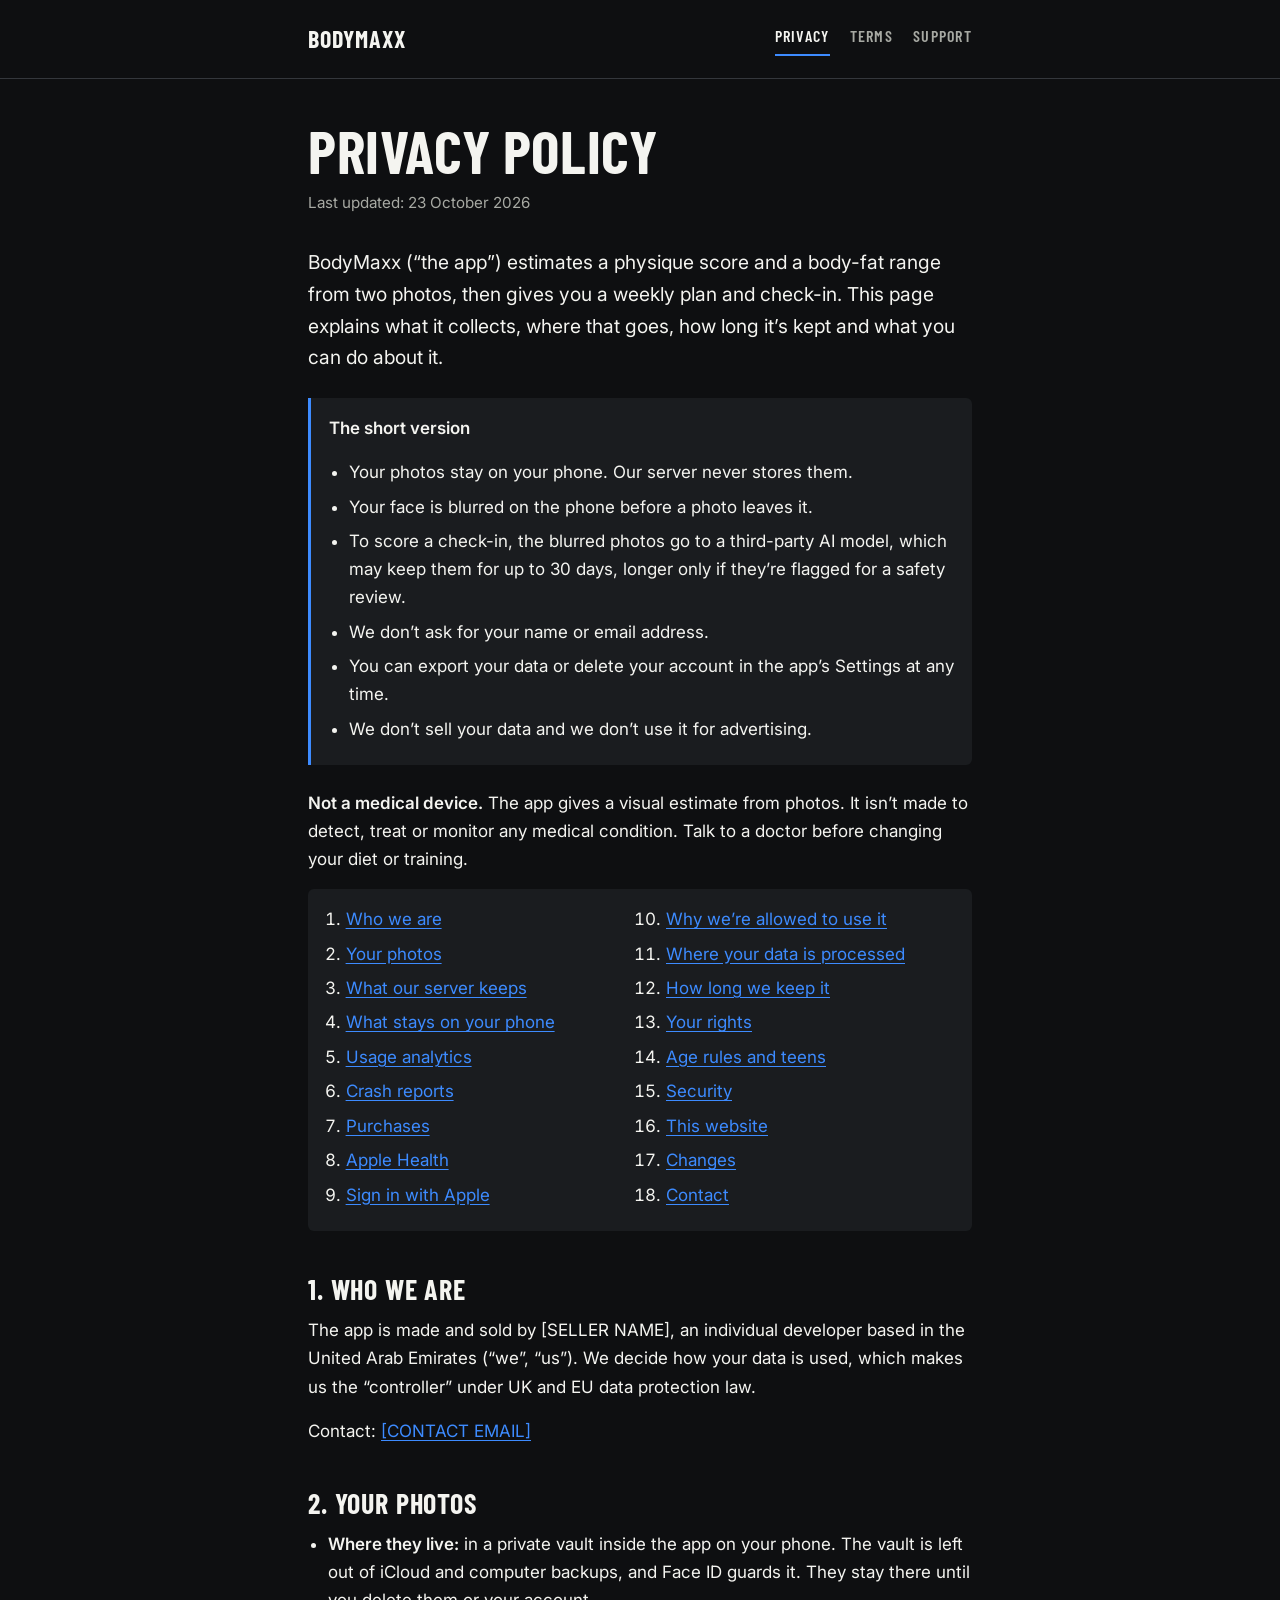
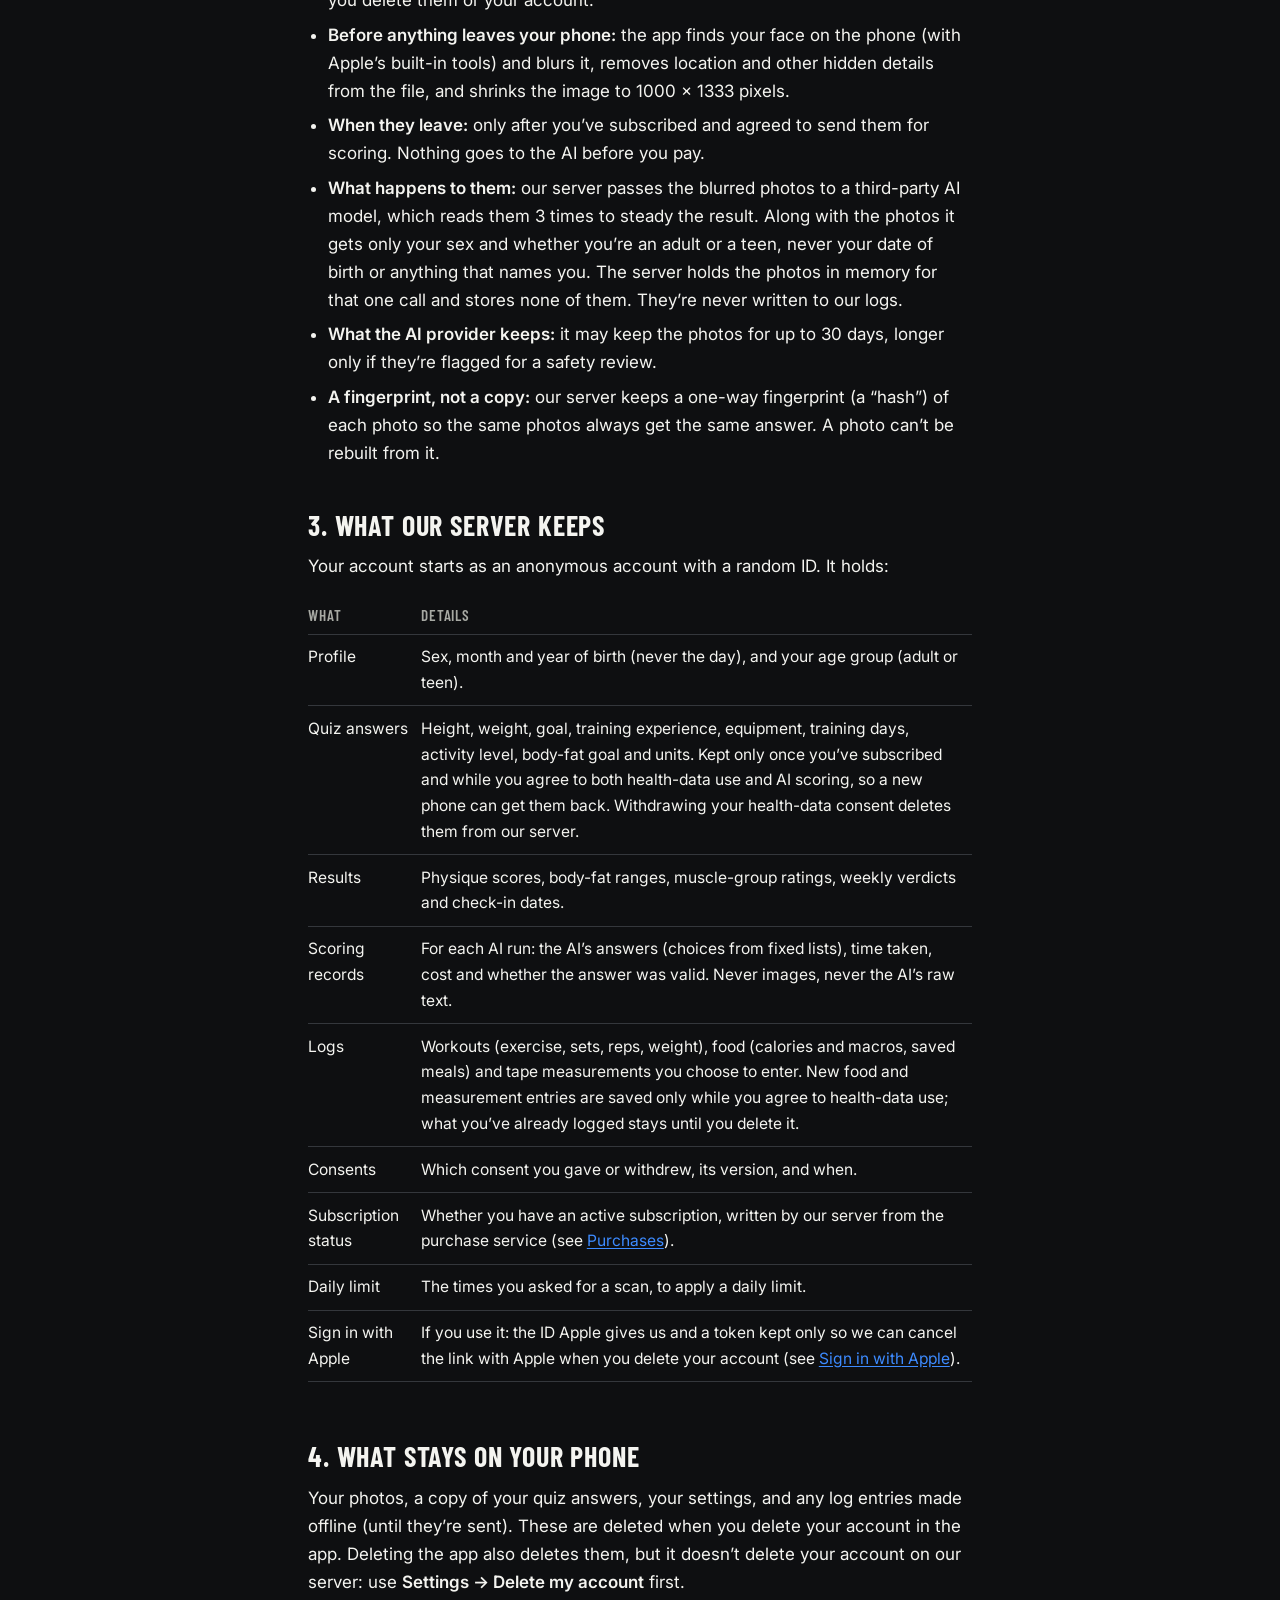
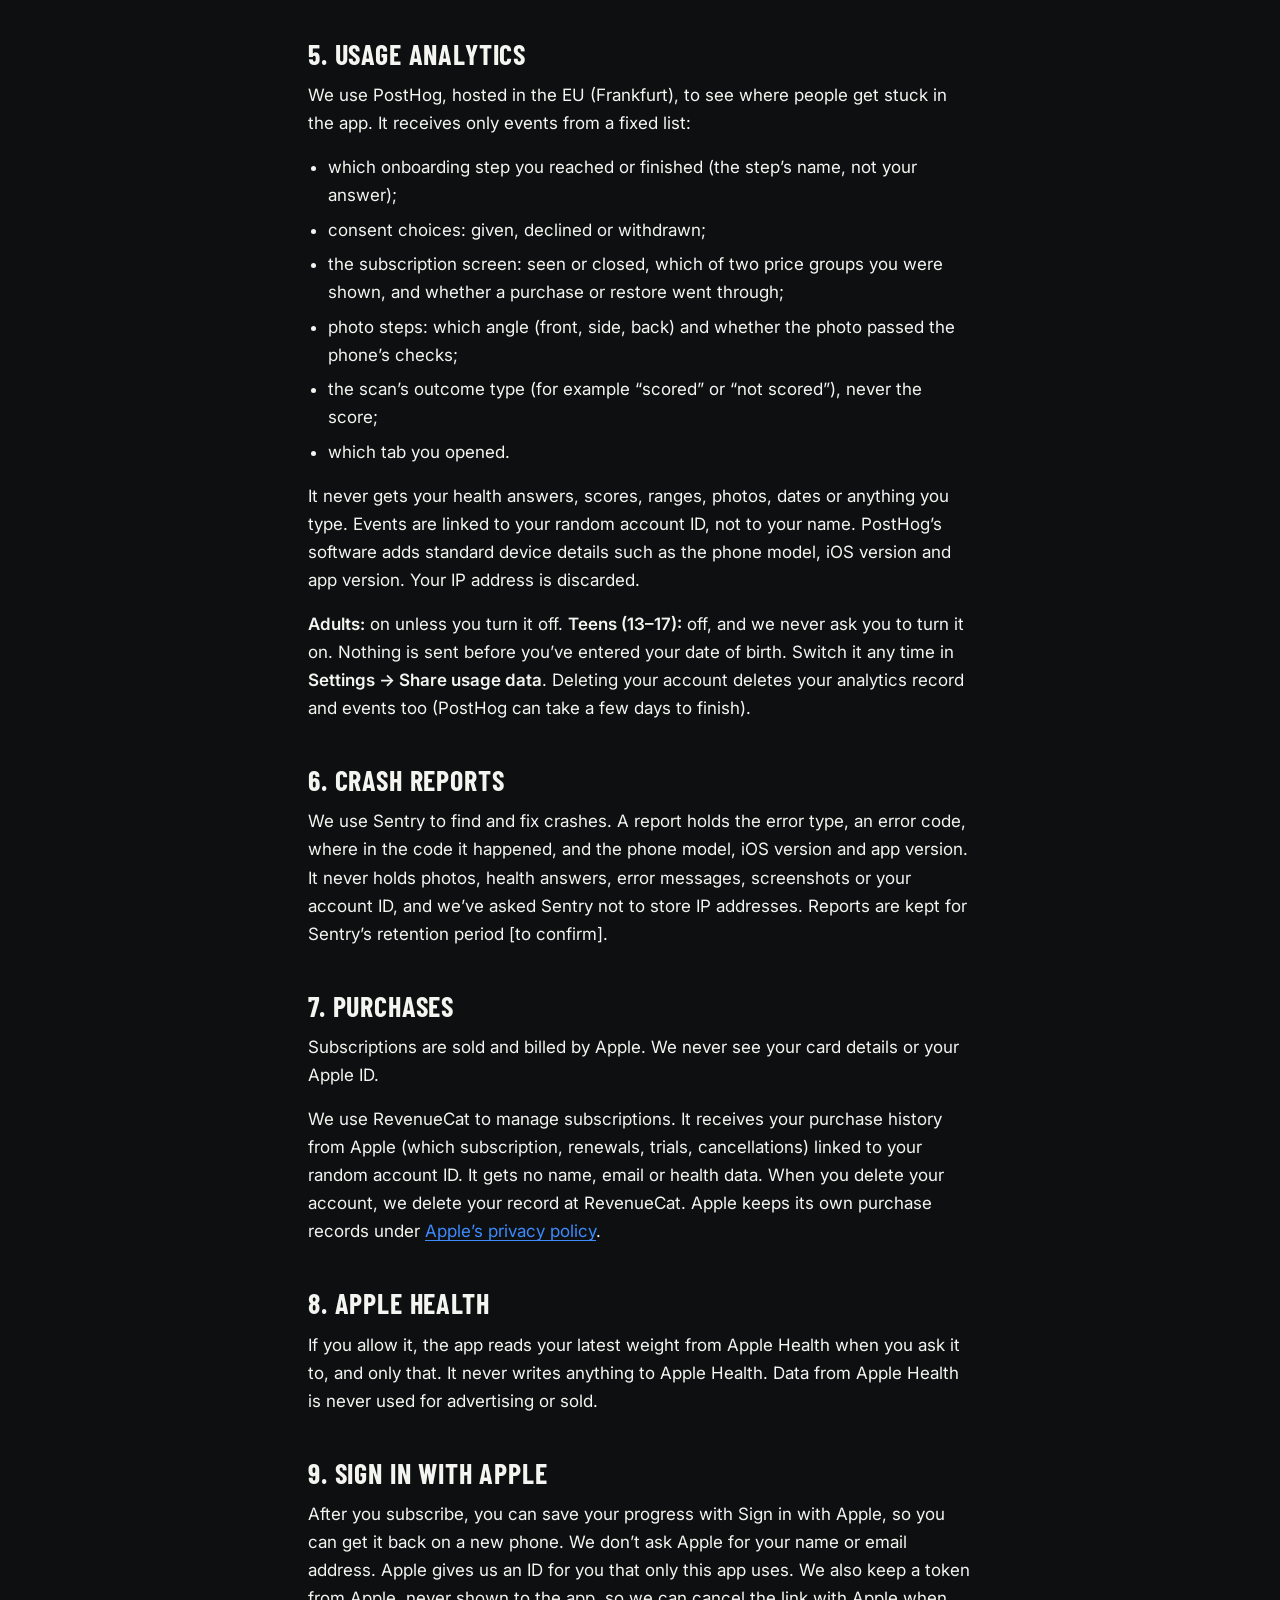
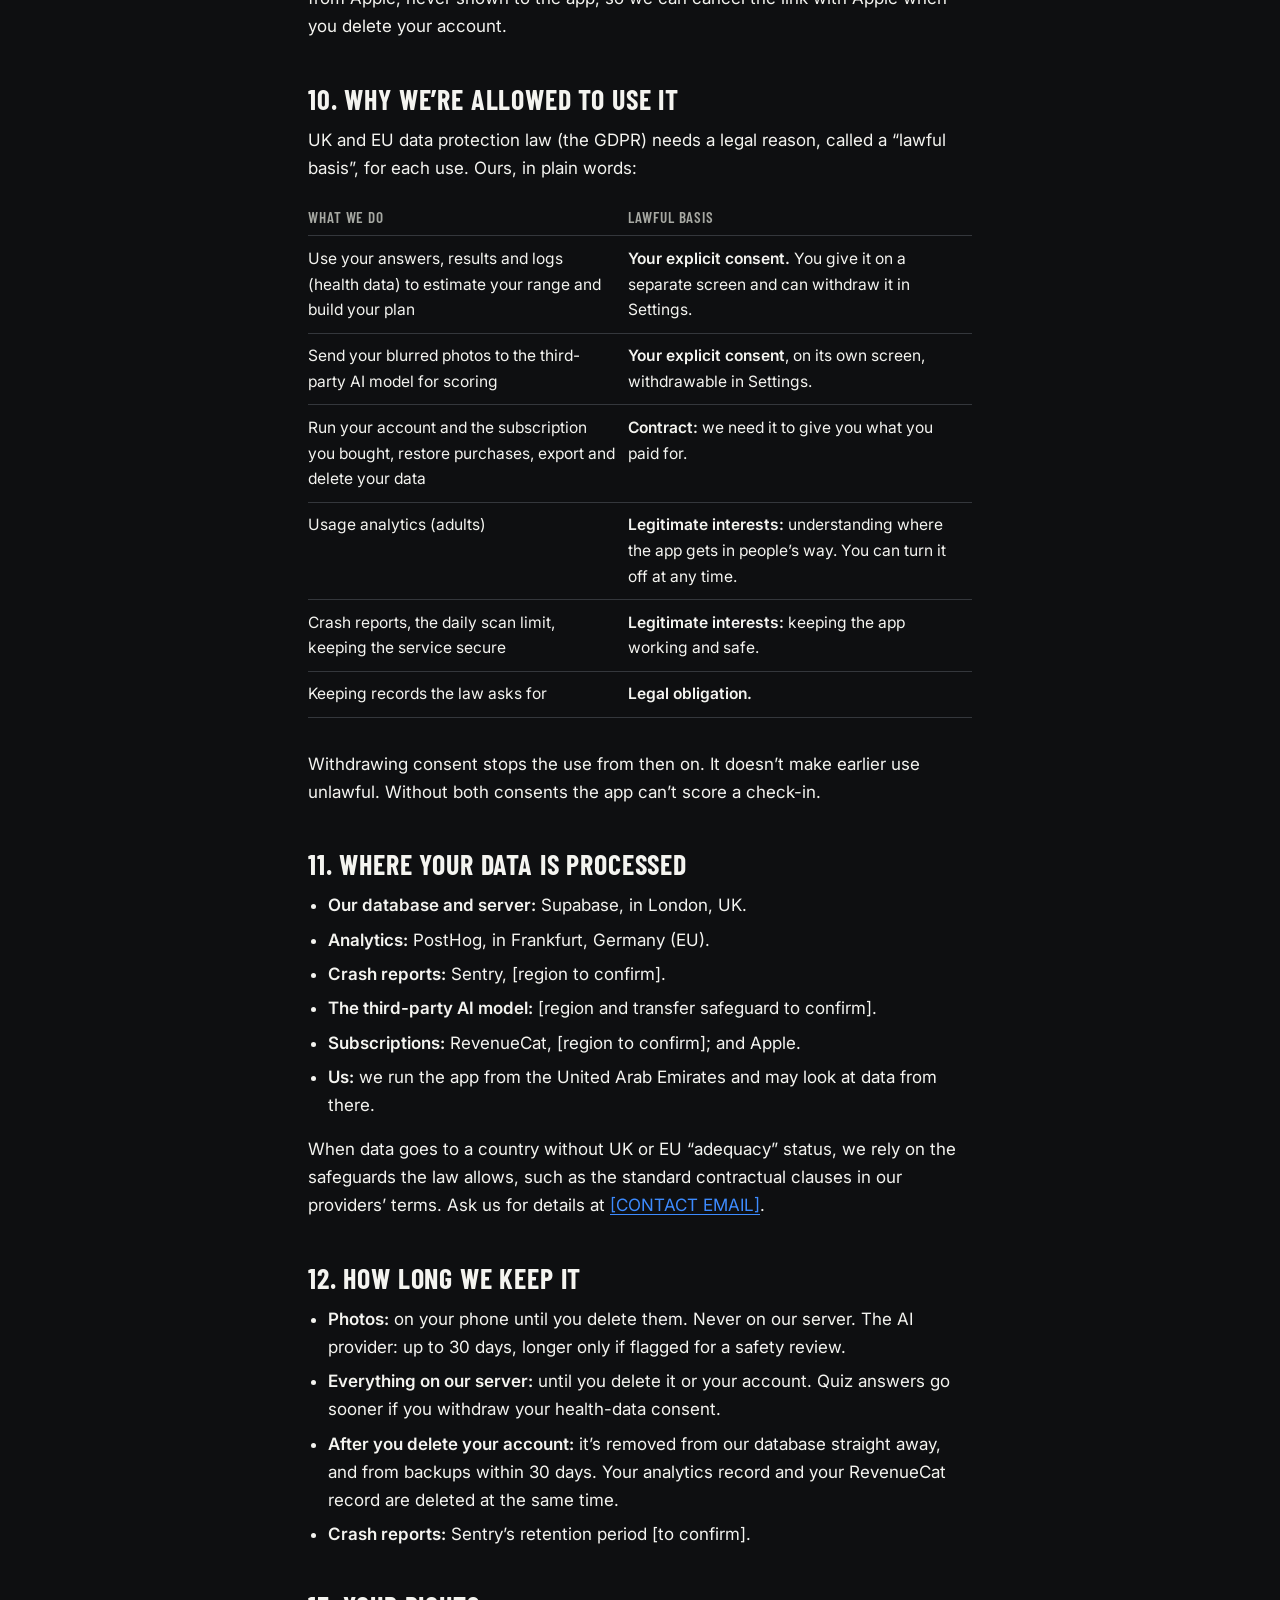
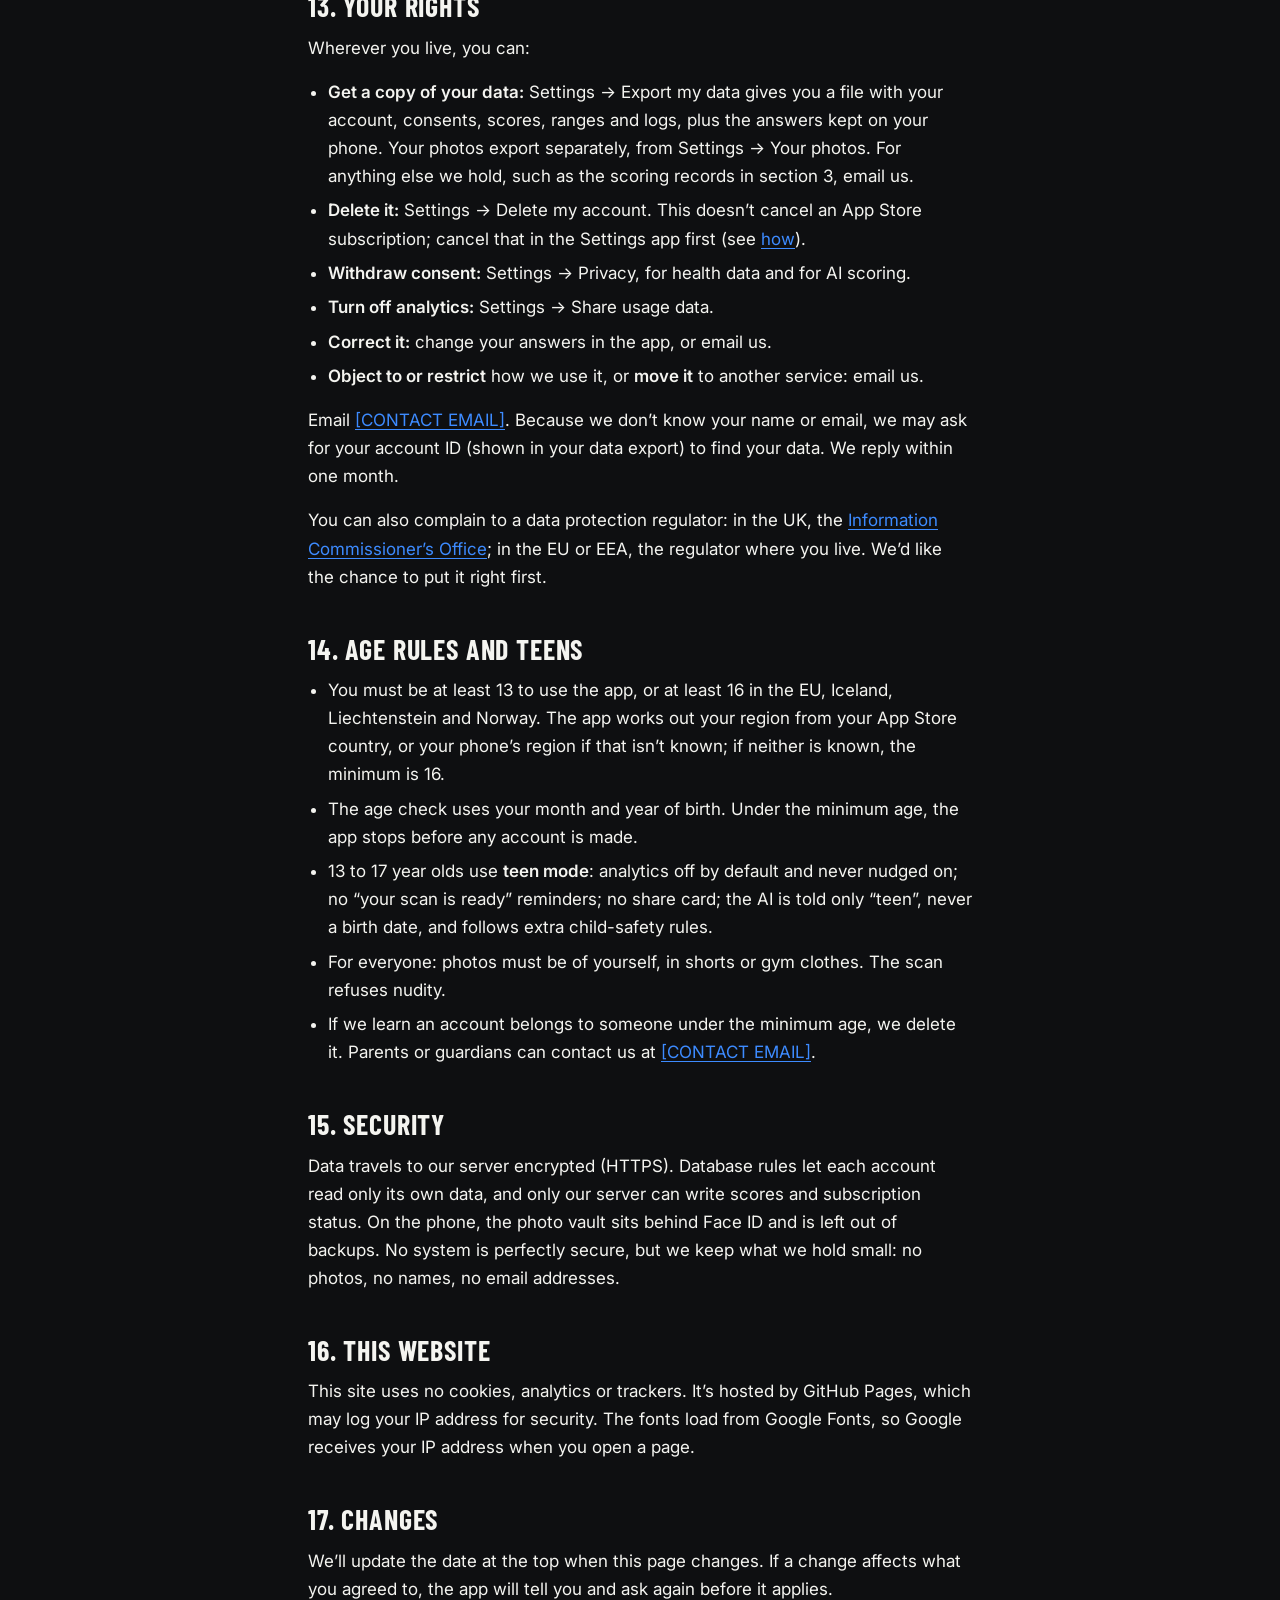
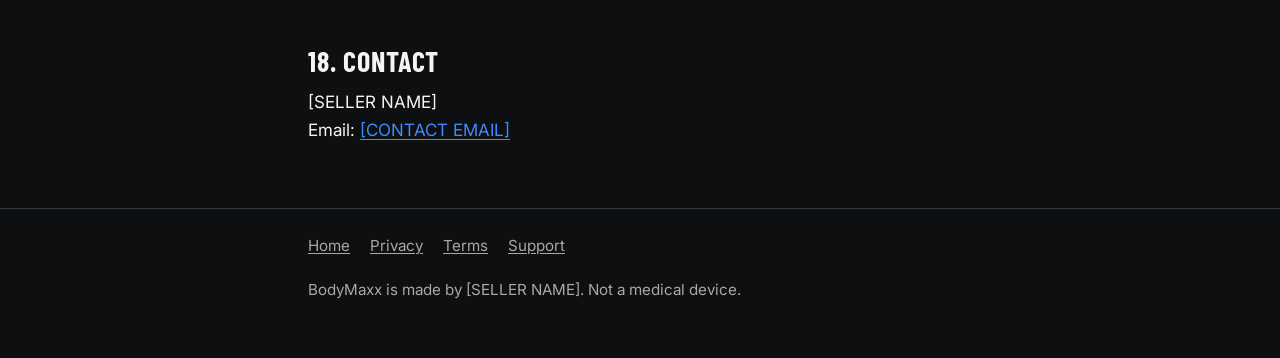
==== privacy.html @ ebeafdf0 "Legal and support site: privacy policy, terms of use, support, home Co-Authored-By: Claude Opus 5.5 " ====
<!doctype html>
<html lang="en-GB">
<head>
<meta charset="utf-8">
<meta name="viewport" content="width=device-width, initial-scale=1">
<title>Privacy policy</title>
<meta name="description" content="What the app collects, where it goes, how long it's kept, and your rights.">
<link rel="preconnect" href="https://fonts.googleapis.com">
<link rel="preconnect" href="https://fonts.gstatic.com" crossorigin>
<link rel="stylesheet" href="https://fonts.googleapis.com/css2?family=Barlow+Condensed:wght@600;700&family=Inter:wght@400;600&display=swap">
<link rel="stylesheet" href="style.css">
</head>
<!--
  Numbers on this page come from the app's parameter file. Each is followed by a comment naming
  the parameter it came from. If the parameter changes, change the number here too.
-->
<body>
<header class="site"><div class="wrap">
  <a class="brand app" href="./"></a>
  <nav class="site" aria-label="Pages"><ul>
    <li><a href="privacy.html" aria-current="page">Privacy</a></li>
    <li><a href="terms.html">Terms</a></li>
    <li><a href="support.html">Support</a></li>
  </ul></nav>
</div></header>

<main><div class="wrap">
<h1>Privacy policy</h1>
<p class="updated">Last updated: 23 October 2026</p>

<p class="lede"><span class="app"></span> (“the app”) estimates a physique score and a body-fat range from two photos, then gives you a weekly plan and check-in. This page explains what it collects, where that goes, how long it’s kept and what you can do about it.</p>

<div class="note">
<p><strong>The short version</strong></p>
<ul>
  <li>Your photos stay on your phone. Our server never stores them.</li>
  <li>Your face is blurred on the phone before a photo leaves it.</li>
  <li>To score a check-in, the blurred photos go to a third-party AI model, which may keep them for up to 30<!-- AI_RETENTION_MAX_DAYS --> days, longer only if they’re flagged for a safety review.</li>
  <li>We don’t ask for your name or email address.</li>
  <li>You can export your data or delete your account in the app’s Settings at any time.</li>
  <li>We don’t sell your data and we don’t use it for advertising.</li>
</ul>
</div>

<p><strong>Not a medical device.</strong> The app gives a visual estimate from photos. It isn’t made to detect, treat or monitor any medical condition. Talk to a doctor before changing your diet or training.</p>

<nav class="toc" aria-label="On this page"><ol>
  <li><a href="#who">Who we are</a></li>
  <li><a href="#photos">Your photos</a></li>
  <li><a href="#server">What our server keeps</a></li>
  <li><a href="#phone">What stays on your phone</a></li>
  <li><a href="#analytics">Usage analytics</a></li>
  <li><a href="#crashes">Crash reports</a></li>
  <li><a href="#purchases">Purchases</a></li>
  <li><a href="#health">Apple Health</a></li>
  <li><a href="#apple">Sign in with Apple</a></li>
  <li><a href="#bases">Why we’re allowed to use it</a></li>
  <li><a href="#where">Where your data is processed</a></li>
  <li><a href="#retention">How long we keep it</a></li>
  <li><a href="#rights">Your rights</a></li>
  <li><a href="#age">Age rules and teens</a></li>
  <li><a href="#security">Security</a></li>
  <li><a href="#website">This website</a></li>
  <li><a href="#changes">Changes</a></li>
  <li><a href="#contact">Contact</a></li>
</ol></nav>

<h2 id="who">1. Who we are</h2>
<p>The app is made and sold by [SELLER NAME], an individual developer based in the United Arab Emirates (“we”, “us”). We decide how your data is used, which makes us the “controller” under UK and EU data protection law.</p>
<p>Contact: <a href="mailto:[CONTACT EMAIL]">[CONTACT EMAIL]</a></p>

<h2 id="photos">2. Your photos</h2>
<ul>
  <li><strong>Where they live:</strong> in a private vault inside the app on your phone. The vault is left out of iCloud and computer backups<!-- VAULT_CLOUD_BACKUP = false -->, and Face ID guards it. They stay there until you delete them or your account.</li>
  <li><strong>Before anything leaves your phone:</strong> the app finds your face on the phone (with Apple’s built-in tools) and blurs it, removes location and other hidden details from the file, and shrinks the image to 1000 × 1333 pixels<!-- UPLOAD_PX -->.</li>
  <li><strong>When they leave:</strong> only after you’ve subscribed and agreed to send them for scoring. Nothing goes to the AI before you pay.</li>
  <li><strong>What happens to them:</strong> our server passes the blurred photos to a third-party AI model, which reads them 3<!-- RUNS_PER_CHECKIN --> times to steady the result. Along with the photos it gets only your sex and whether you’re an adult or a teen, never your date of birth or anything that names you. The server holds the photos in memory for that one call and stores none of them<!-- SERVER_PHOTO_RETENTION_H = 0 -->. They’re never written to our logs.</li>
  <li><strong>What the AI provider keeps:</strong> it may keep the photos for up to 30<!-- AI_RETENTION_MAX_DAYS --> days, longer only if they’re flagged for a safety review.</li>
  <li><strong>A fingerprint, not a copy:</strong> our server keeps a one-way fingerprint (a “hash”) of each photo so the same photos always get the same answer. A photo can’t be rebuilt from it.</li>
</ul>

<h2 id="server">3. What our server keeps</h2>
<p>Your account starts as an anonymous account with a random ID. It holds:</p>
<div class="table-scroll"><table>
  <thead><tr><th scope="col">What</th><th scope="col">Details</th></tr></thead>
  <tbody>
    <tr><td>Profile</td><td>Sex, month and year of birth (never the day), and your age group (adult or teen).</td></tr>
    <tr><td>Quiz answers</td><td>Height, weight, goal, training experience, equipment, training days, activity level, body-fat goal and units. Kept only once you’ve subscribed and while you agree to both health-data use and AI scoring, so a new phone can get them back. Withdrawing your health-data consent deletes them from our server.</td></tr>
    <tr><td>Results</td><td>Physique scores, body-fat ranges, muscle-group ratings, weekly verdicts and check-in dates.</td></tr>
    <tr><td>Scoring records</td><td>For each AI run: the AI’s answers (choices from fixed lists), time taken, cost and whether the answer was valid. Never images, never the AI’s raw text.</td></tr>
    <tr><td>Logs</td><td>Workouts (exercise, sets, reps, weight), food (calories and macros, saved meals) and tape measurements you choose to enter. New food and measurement entries are saved only while you agree to health-data use; what you’ve already logged stays until you delete it.</td></tr>
    <tr><td>Consents</td><td>Which consent you gave or withdrew, its version, and when.</td></tr>
    <tr><td>Subscription status</td><td>Whether you have an active subscription, written by our server from the purchase service (see <a href="#purchases">Purchases</a>).</td></tr>
    <tr><td>Daily limit</td><td>The times you asked for a scan, to apply a daily limit.</td></tr>
    <tr><td>Sign in with Apple</td><td>If you use it: the ID Apple gives us and a token kept only so we can cancel the link with Apple when you delete your account (see <a href="#apple">Sign in with Apple</a>).</td></tr>
  </tbody>
</table></div>

<h2 id="phone">4. What stays on your phone</h2>
<p>Your photos, a copy of your quiz answers, your settings, and any log entries made offline (until they’re sent). These are deleted when you delete your account in the app. Deleting the app also deletes them, but it doesn’t delete your account on our server: use <strong>Settings → Delete my account</strong> first.</p>

<h2 id="analytics">5. Usage analytics</h2>
<p>We use PostHog, hosted in the EU (Frankfurt), to see where people get stuck in the app. It receives only events from a fixed list:</p>
<ul>
  <li>which onboarding step you reached or finished (the step’s name, not your answer);</li>
  <li>consent choices: given, declined or withdrawn;</li>
  <li>the subscription screen: seen or closed, which of two price groups you were shown, and whether a purchase or restore went through;</li>
  <li>photo steps: which angle (front, side, back) and whether the photo passed the phone’s checks;</li>
  <li>the scan’s outcome type (for example “scored” or “not scored”), never the score;</li>
  <li>which tab you opened.</li>
</ul>
<p>It never gets your health answers, scores, ranges, photos, dates or anything you type. Events are linked to your random account ID, not to your name. PostHog’s software adds standard device details such as the phone model, iOS version and app version. Your IP address is discarded.</p>
<p><strong>Adults:</strong> on unless you turn it off<!-- ANALYTICS_DEFAULT_ON_ADULT = true -->. <strong>Teens (13–17):</strong> off, and we never ask you to turn it on<!-- ANALYTICS_DEFAULT_ON_TEEN = false -->. Nothing is sent before you’ve entered your date of birth. Switch it any time in <strong>Settings → Share usage data</strong>. Deleting your account deletes your analytics record and events too (PostHog can take a few days to finish).</p>

<h2 id="crashes">6. Crash reports</h2>
<p>We use Sentry to find and fix crashes. A report holds the error type, an error code, where in the code it happened, and the phone model, iOS version and app version. It never holds photos, health answers, error messages, screenshots or your account ID, and we’ve asked Sentry not to store IP addresses. Reports are kept for Sentry’s retention period [to confirm].</p>

<h2 id="purchases">7. Purchases</h2>
<p>Subscriptions are sold and billed by Apple. We never see your card details or your Apple ID.</p>
<p>We use RevenueCat to manage subscriptions. It receives your purchase history from Apple (which subscription, renewals, trials, cancellations) linked to your random account ID. It gets no name, email or health data. When you delete your account, we delete your record at RevenueCat. Apple keeps its own purchase records under <a href="https://www.apple.com/legal/privacy/">Apple’s privacy policy</a>.</p>

<h2 id="health">8. Apple Health</h2>
<p>If you allow it, the app reads your latest weight from Apple Health when you ask it to, and only that. It never writes anything to Apple Health. Data from Apple Health is never used for advertising or sold.</p>

<h2 id="apple">9. Sign in with Apple</h2>
<p>After you subscribe, you can save your progress with Sign in with Apple, so you can get it back on a new phone. We don’t ask Apple for your name or email address. Apple gives us an ID for you that only this app uses. We also keep a token from Apple, never shown to the app, so we can cancel the link with Apple when you delete your account.</p>

<h2 id="bases">10. Why we’re allowed to use it</h2>
<p>UK and EU data protection law (the GDPR) needs a legal reason, called a “lawful basis”, for each use. Ours, in plain words:</p>
<div class="table-scroll"><table>
  <thead><tr><th scope="col">What we do</th><th scope="col">Lawful basis</th></tr></thead>
  <tbody>
    <tr><td>Use your answers, results and logs (health data) to estimate your range and build your plan</td><td><strong>Your explicit consent.</strong> You give it on a separate screen and can withdraw it in Settings.</td></tr>
    <tr><td>Send your blurred photos to the third-party AI model for scoring</td><td><strong>Your explicit consent</strong>, on its own screen, withdrawable in Settings.</td></tr>
    <tr><td>Run your account and the subscription you bought, restore purchases, export and delete your data</td><td><strong>Contract:</strong> we need it to give you what you paid for.</td></tr>
    <tr><td>Usage analytics (adults)</td><td><strong>Legitimate interests:</strong> understanding where the app gets in people’s way. You can turn it off at any time.</td></tr>
    <tr><td>Crash reports, the daily scan limit, keeping the service secure</td><td><strong>Legitimate interests:</strong> keeping the app working and safe.</td></tr>
    <tr><td>Keeping records the law asks for</td><td><strong>Legal obligation.</strong></td></tr>
  </tbody>
</table></div>
<p>Withdrawing consent stops the use from then on. It doesn’t make earlier use unlawful. Without both consents the app can’t score a check-in.</p>

<h2 id="where">11. Where your data is processed</h2>
<ul>
  <li><strong>Our database and server:</strong> Supabase, in London, UK.</li>
  <li><strong>Analytics:</strong> PostHog, in Frankfurt, Germany (EU).</li>
  <li><strong>Crash reports:</strong> Sentry, [region to confirm].</li>
  <li><strong>The third-party AI model:</strong> [region and transfer safeguard to confirm].</li>
  <li><strong>Subscriptions:</strong> RevenueCat, [region to confirm]; and Apple.</li>
  <li><strong>Us:</strong> we run the app from the United Arab Emirates and may look at data from there.</li>
</ul>
<p>When data goes to a country without UK or EU “adequacy” status, we rely on the safeguards the law allows, such as the standard contractual clauses in our providers’ terms. Ask us for details at <a href="mailto:[CONTACT EMAIL]">[CONTACT EMAIL]</a>.</p>

<h2 id="retention">12. How long we keep it</h2>
<ul>
  <li><strong>Photos:</strong> on your phone until you delete them. Never on our server. The AI provider: up to 30<!-- AI_RETENTION_MAX_DAYS --> days, longer only if flagged for a safety review.</li>
  <li><strong>Everything on our server:</strong> until you delete it or your account. Quiz answers go sooner if you withdraw your health-data consent.</li>
  <li><strong>After you delete your account:</strong> it’s removed from our database straight away, and from backups within 30<!-- DELETE_SLA_DAYS --> days. Your analytics record and your RevenueCat record are deleted at the same time.</li>
  <li><strong>Crash reports:</strong> Sentry’s retention period [to confirm].</li>
</ul>

<h2 id="rights">13. Your rights</h2>
<p>Wherever you live, you can:</p>
<ul>
  <li><strong>Get a copy of your data:</strong> Settings → Export my data gives you a file with your account, consents, scores, ranges and logs, plus the answers kept on your phone. Your photos export separately, from Settings → Your photos. For anything else we hold, such as the scoring records in section 3, email us.</li>
  <li><strong>Delete it:</strong> Settings → Delete my account. This doesn’t cancel an App Store subscription; cancel that in the Settings app first (see <a href="support.html#cancel">how</a>).</li>
  <li><strong>Withdraw consent:</strong> Settings → Privacy, for health data and for AI scoring.</li>
  <li><strong>Turn off analytics:</strong> Settings → Share usage data.</li>
  <li><strong>Correct it:</strong> change your answers in the app, or email us.</li>
  <li><strong>Object to or restrict</strong> how we use it, or <strong>move it</strong> to another service: email us.</li>
</ul>
<p>Email <a href="mailto:[CONTACT EMAIL]">[CONTACT EMAIL]</a>. Because we don’t know your name or email, we may ask for your account ID (shown in your data export) to find your data. We reply within one month.</p>
<p>You can also complain to a data protection regulator: in the UK, the <a href="https://ico.org.uk/make-a-complaint/">Information Commissioner’s Office</a>; in the EU or EEA, the regulator where you live. We’d like the chance to put it right first.</p>

<h2 id="age">14. Age rules and teens</h2>
<ul>
  <li>You must be at least 13<!-- MIN_AGE --> to use the app, or at least 16<!-- MIN_AGE_STRICT --> in the EU, Iceland, Liechtenstein and Norway<!-- MIN_AGE_STRICT_REGIONS -->. The app works out your region from your App Store country, or your phone’s region if that isn’t known; if neither is known, the minimum is 16.</li>
  <li>The age check uses your month and year of birth. Under the minimum age, the app stops before any account is made.</li>
  <li>13 to 17<!-- MIN_AGE to ADULT_AGE − 1 --> year olds use <strong>teen mode</strong>: analytics off by default and never nudged on; no “your scan is ready” reminders; no share card; the AI is told only “teen”, never a birth date, and follows extra child-safety rules.</li>
  <li>For everyone: photos must be of yourself, in shorts or gym clothes. The scan refuses nudity.</li>
  <li>If we learn an account belongs to someone under the minimum age, we delete it. Parents or guardians can contact us at <a href="mailto:[CONTACT EMAIL]">[CONTACT EMAIL]</a>.</li>
</ul>

<h2 id="security">15. Security</h2>
<p>Data travels to our server encrypted (HTTPS). Database rules let each account read only its own data, and only our server can write scores and subscription status. On the phone, the photo vault sits behind Face ID and is left out of backups. No system is perfectly secure, but we keep what we hold small: no photos, no names, no email addresses.</p>

<h2 id="website">16. This website</h2>
<p>This site uses no cookies, analytics or trackers. It’s hosted by GitHub Pages, which may log your IP address for security. The fonts load from Google Fonts, so Google receives your IP address when you open a page.</p>

<h2 id="changes">17. Changes</h2>
<p>We’ll update the date at the top when this page changes. If a change affects what you agreed to, the app will tell you and ask again before it applies.</p>

<h2 id="contact">18. Contact</h2>
<p>[SELLER NAME]<br>Email: <a href="mailto:[CONTACT EMAIL]">[CONTACT EMAIL]</a></p>
</div></main>

<footer class="site"><div class="wrap">
  <ul>
    <li><a href="./">Home</a></li>
    <li><a href="privacy.html">Privacy</a></li>
    <li><a href="terms.html">Terms</a></li>
    <li><a href="support.html">Support</a></li>
  </ul>
  <p><span class="app"></span> is made by [SELLER NAME]. Not a medical device.</p>
</div></footer>
</body>
</html>
---- style.css ----
/* The app's name lives here and nowhere else. Change the quoted text to rename every page. */
:root { --app-name: "BodyMaxx"; }

/* Look: the app's "Coach" direction. Near-black, chalk, one accent; Barlow Condensed headings,
   Inter text. Every text colour below is WCAG AA on the background and the surface. */
:root {
  --bg: #0E0F11;
  --surface: #1A1C1F;
  --border: #34373C;
  --text: #F4F4F0;
  --text-2: #A7A9A3;
  --accent: #3D8BFF;
  --on-accent: #0E0F11;
  --heading: "Barlow Condensed", "Arial Narrow", system-ui, sans-serif;
  --body: "Inter", system-ui, -apple-system, "Segoe UI", sans-serif;
  color-scheme: dark;
}

.app::before { content: var(--app-name); }

*, *::before, *::after { box-sizing: border-box; }

html { -webkit-text-size-adjust: 100%; text-size-adjust: 100%; }

body {
  margin: 0;
  background: var(--bg);
  color: var(--text);
  font: 400 1.0625rem/1.65 var(--body);
}

.wrap { max-width: 44rem; margin: 0 auto; padding: 0 1.25rem; }

header.site { border-bottom: 1px solid var(--border); }
header.site .wrap {
  display: flex; flex-wrap: wrap; align-items: center; justify-content: space-between;
  gap: .5rem 1.25rem; padding-top: 1rem; padding-bottom: 1rem;
}
.brand {
  font: 700 1.5rem/1 var(--heading); text-transform: uppercase; letter-spacing: .04em;
  color: var(--text); text-decoration: none;
}
nav.site ul { display: flex; flex-wrap: wrap; gap: .25rem 1.25rem; list-style: none; margin: 0; padding: 0; }
nav.site a {
  font: 600 1rem/1 var(--heading); text-transform: uppercase; letter-spacing: .08em;
  color: var(--text-2); text-decoration: none; display: inline-block; padding: .75rem 0;
}
nav.site a:hover, nav.site a[aria-current="page"] { color: var(--text); }
nav.site a[aria-current="page"] { box-shadow: inset 0 -2px 0 var(--accent); }

main { padding: 2.5rem 0 3rem; }

h1, h2, h3 { font-family: var(--heading); text-transform: uppercase; line-height: 1.05; }
h1 { font-size: clamp(2.5rem, 9vw, 3.75rem); font-weight: 700; letter-spacing: .01em; margin: 0 0 .5rem; }
h2 { font-size: 1.75rem; font-weight: 700; letter-spacing: .03em; margin: 2.75rem 0 .75rem; scroll-margin-top: 1rem; }
h3 { font-size: 1.3rem; font-weight: 600; letter-spacing: .04em; margin: 1.75rem 0 .5rem; }

p, ul, ol, table { margin: 0 0 1rem; }
ul, ol { padding-left: 1.25rem; }
li { margin-bottom: .4rem; }
strong { font-weight: 600; }

a { color: var(--accent); text-underline-offset: .15em; }
a:hover { text-decoration-thickness: 2px; }
a:focus-visible { outline: 2px solid var(--accent); outline-offset: 2px; border-radius: 2px; }

.updated { color: var(--text-2); font-size: .95rem; margin-bottom: 2rem; }
.lede { font-size: 1.2rem; color: var(--text); }
.muted { color: var(--text-2); }

.note {
  background: var(--surface); border-left: 3px solid var(--accent);
  padding: 1rem 1.1rem; margin: 1.5rem 0; border-radius: 0 6px 6px 0;
}
.note p:last-child, .note ul:last-child { margin-bottom: 0; }

.toc { background: var(--surface); padding: 1rem 1.1rem; border-radius: 6px; margin-bottom: 2rem; }
.toc ol { margin: 0; columns: 2 14rem; column-gap: 2rem; }
.toc li { break-inside: avoid; }

.table-scroll { overflow-x: auto; margin: 0 0 1rem; }
table { border-collapse: collapse; width: 100%; font-size: .975rem; }
th, td { text-align: left; vertical-align: top; padding: .6rem .75rem .6rem 0; border-bottom: 1px solid var(--border); }
th {
  font: 600 .95rem/1.2 var(--heading); text-transform: uppercase; letter-spacing: .06em; color: var(--text-2);
}

.cards { display: grid; gap: .75rem; padding: 0; list-style: none; margin: 1.5rem 0 2rem; }
@media (min-width: 40rem) { .cards { grid-template-columns: repeat(3, 1fr); } }
.cards a {
  display: block; background: var(--surface); border: 1px solid var(--border); border-radius: 6px;
  padding: 1.1rem; color: var(--text); text-decoration: none; height: 100%;
}
.cards a:hover { border-color: var(--accent); }
.cards strong {
  display: block; font: 700 1.4rem/1.1 var(--heading); text-transform: uppercase; letter-spacing: .04em;
  color: var(--accent); margin-bottom: .35rem;
}
.cards span { color: var(--text-2); font-size: .95rem; }

details { border-bottom: 1px solid var(--border); padding: .25rem 0; }
summary {
  cursor: pointer; padding: .75rem 0; font-weight: 600; list-style-position: outside; margin-left: 1rem;
}
summary:focus-visible { outline: 2px solid var(--accent); outline-offset: 2px; }
details > :not(summary) { margin-left: 1rem; }

footer.site { border-top: 1px solid var(--border); padding: 1.5rem 0 2.5rem; color: var(--text-2); font-size: .95rem; }
footer.site ul { display: flex; flex-wrap: wrap; gap: .25rem 1.25rem; list-style: none; padding: 0; margin: 0 0 .75rem; }
footer.site a { color: var(--text-2); }
footer.site a:hover { color: var(--text); }

@media (prefers-reduced-motion: reduce) { * { scroll-behavior: auto; } }
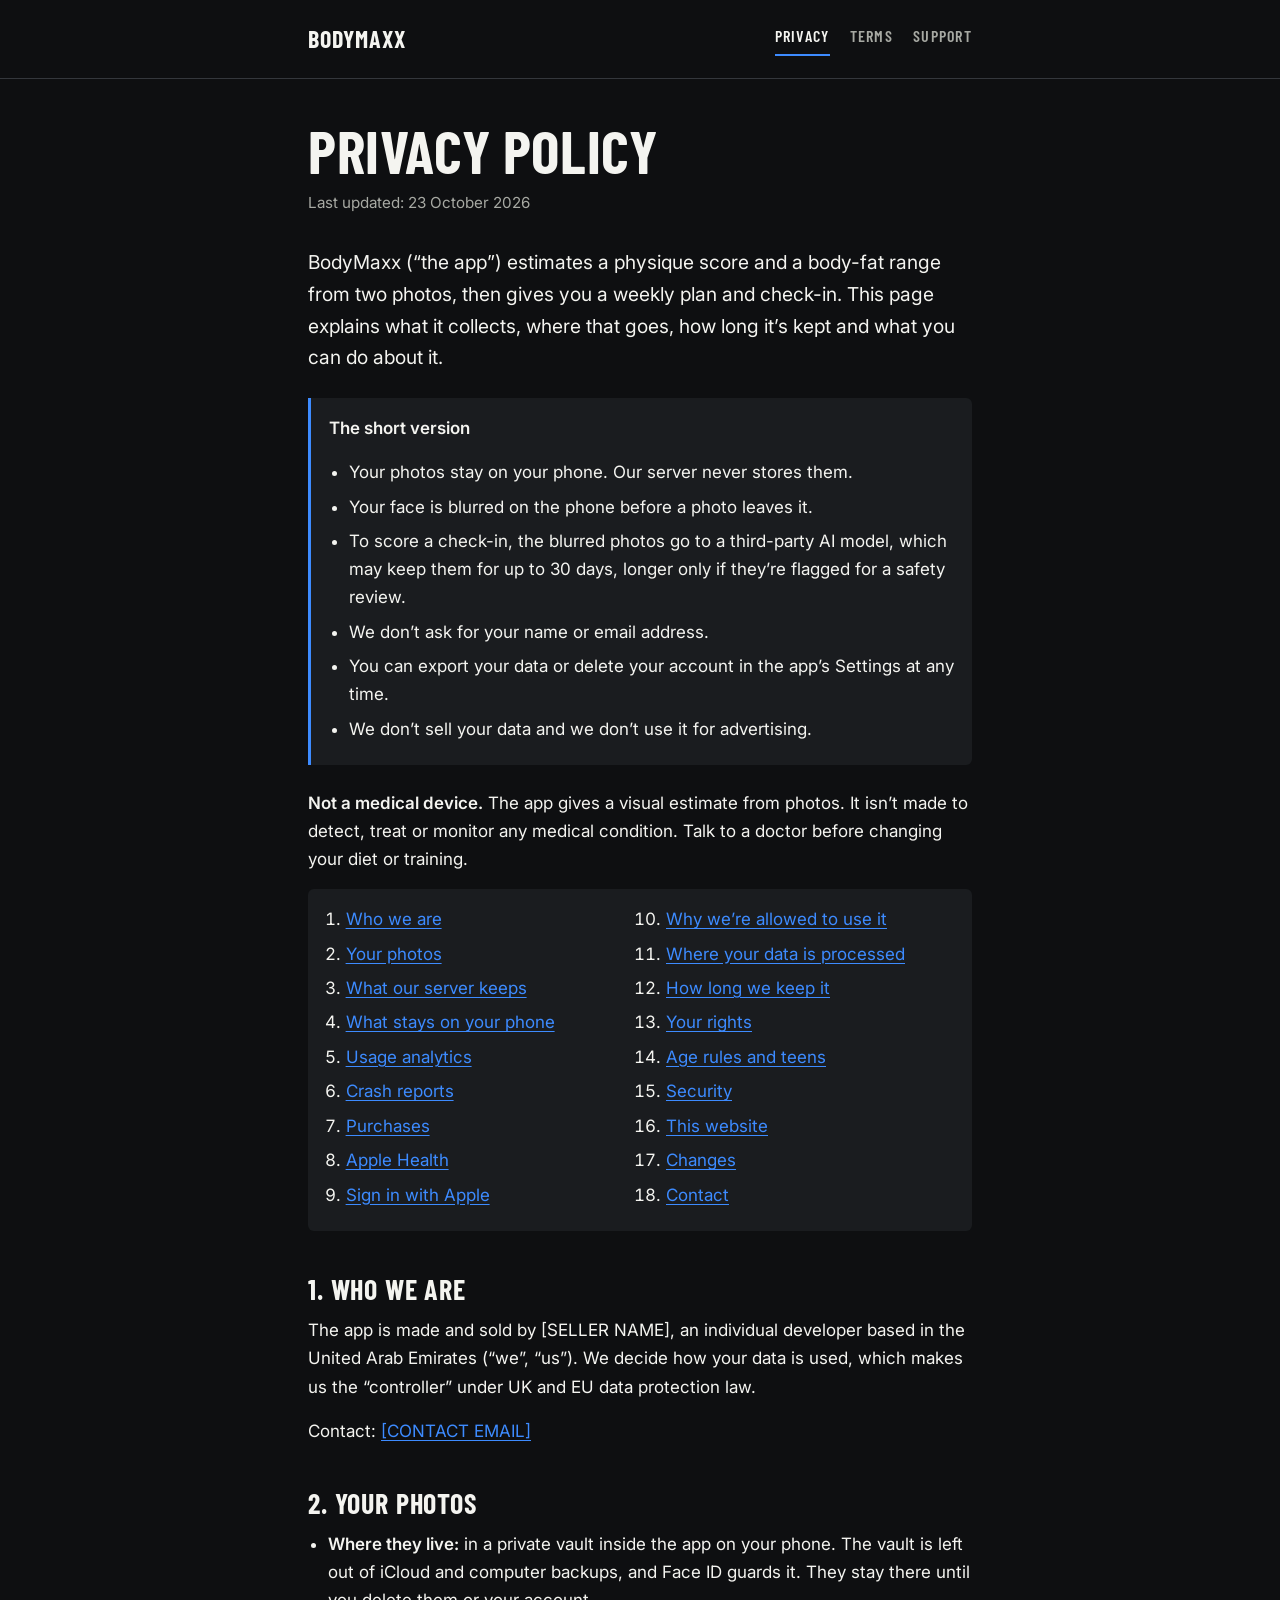
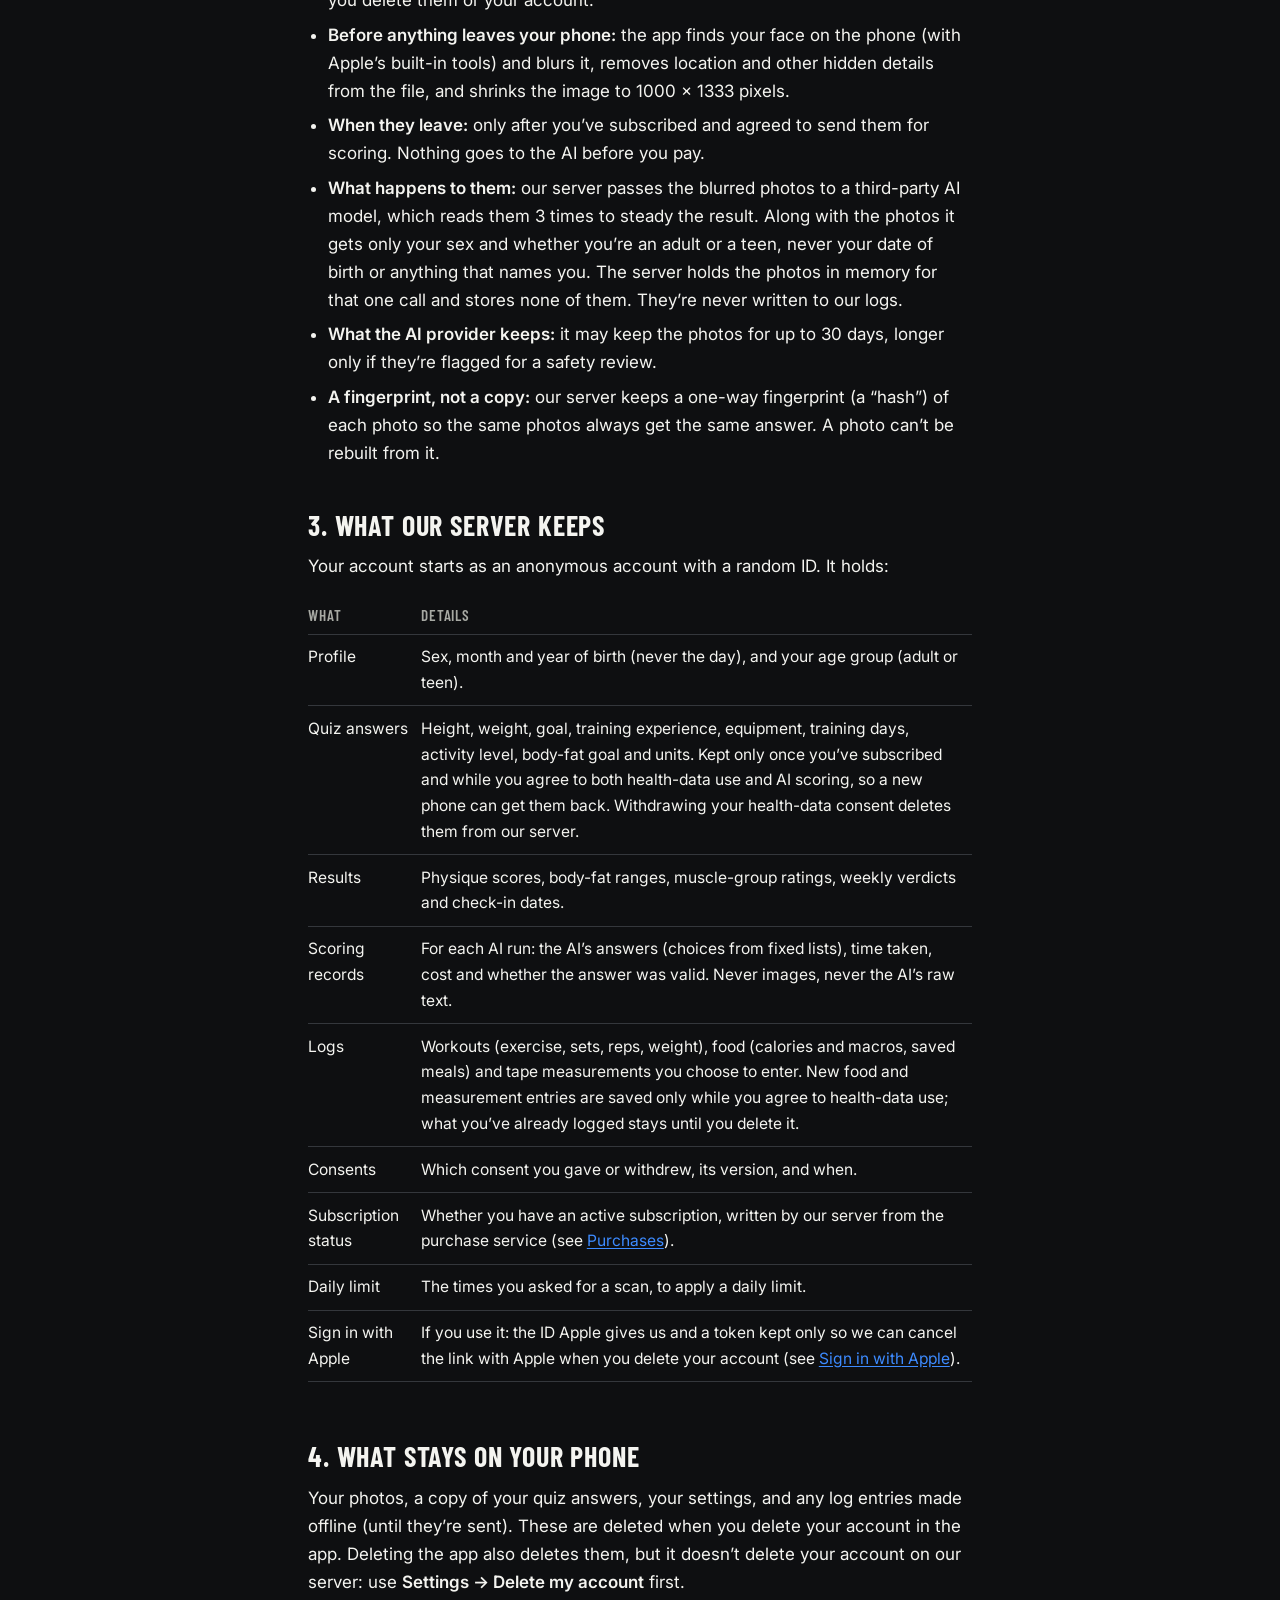
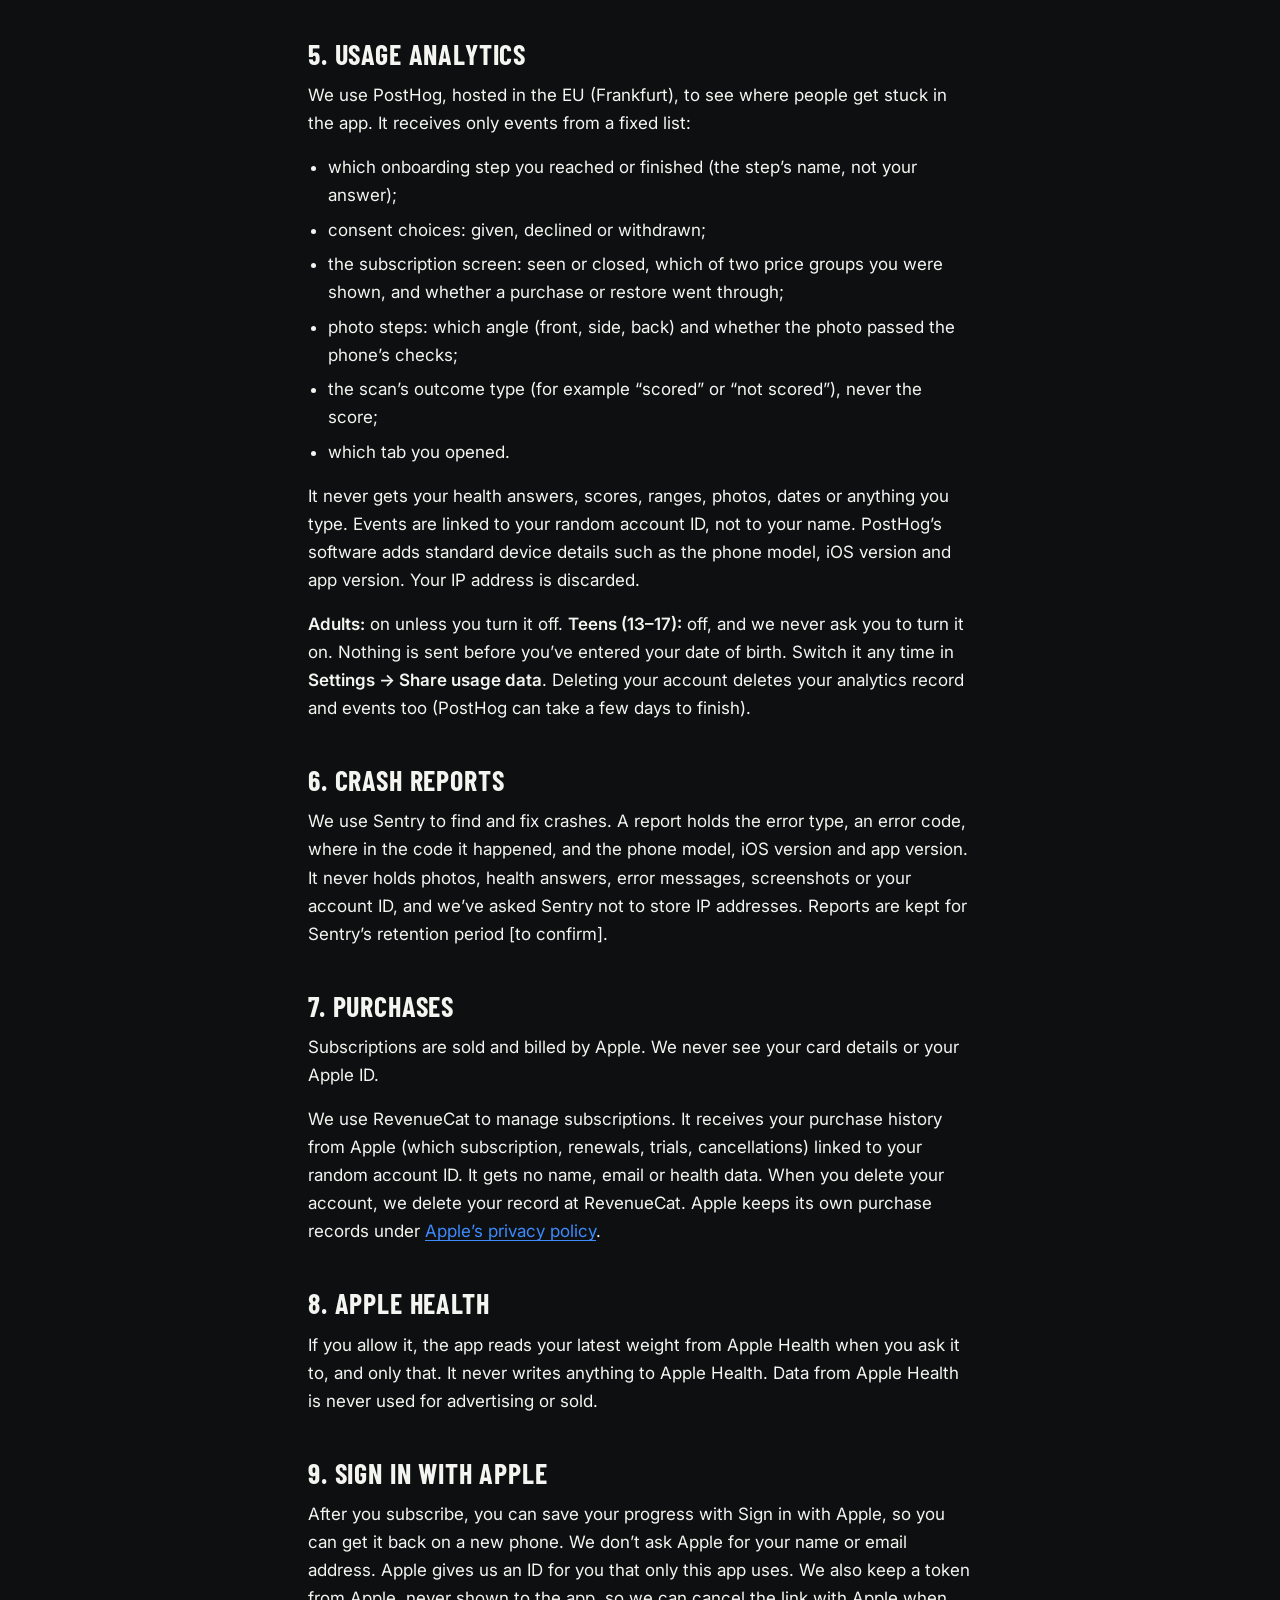
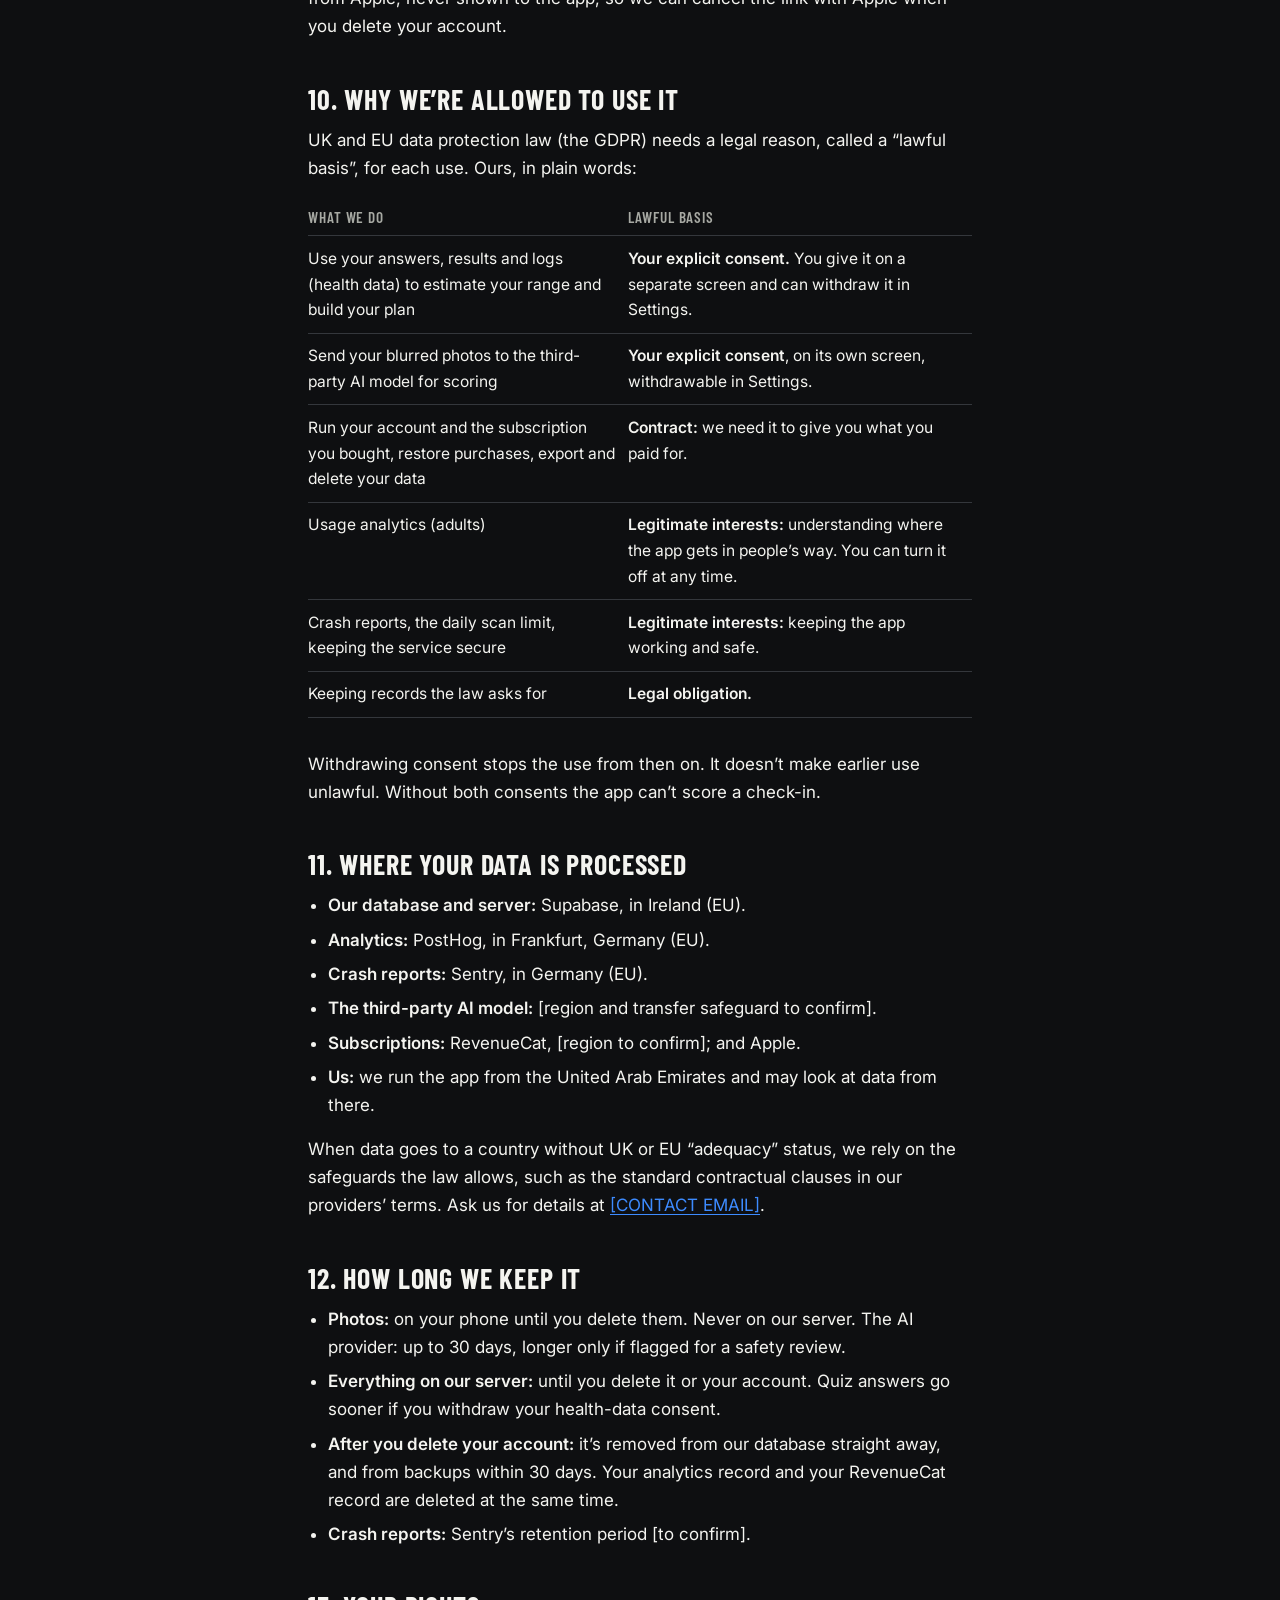
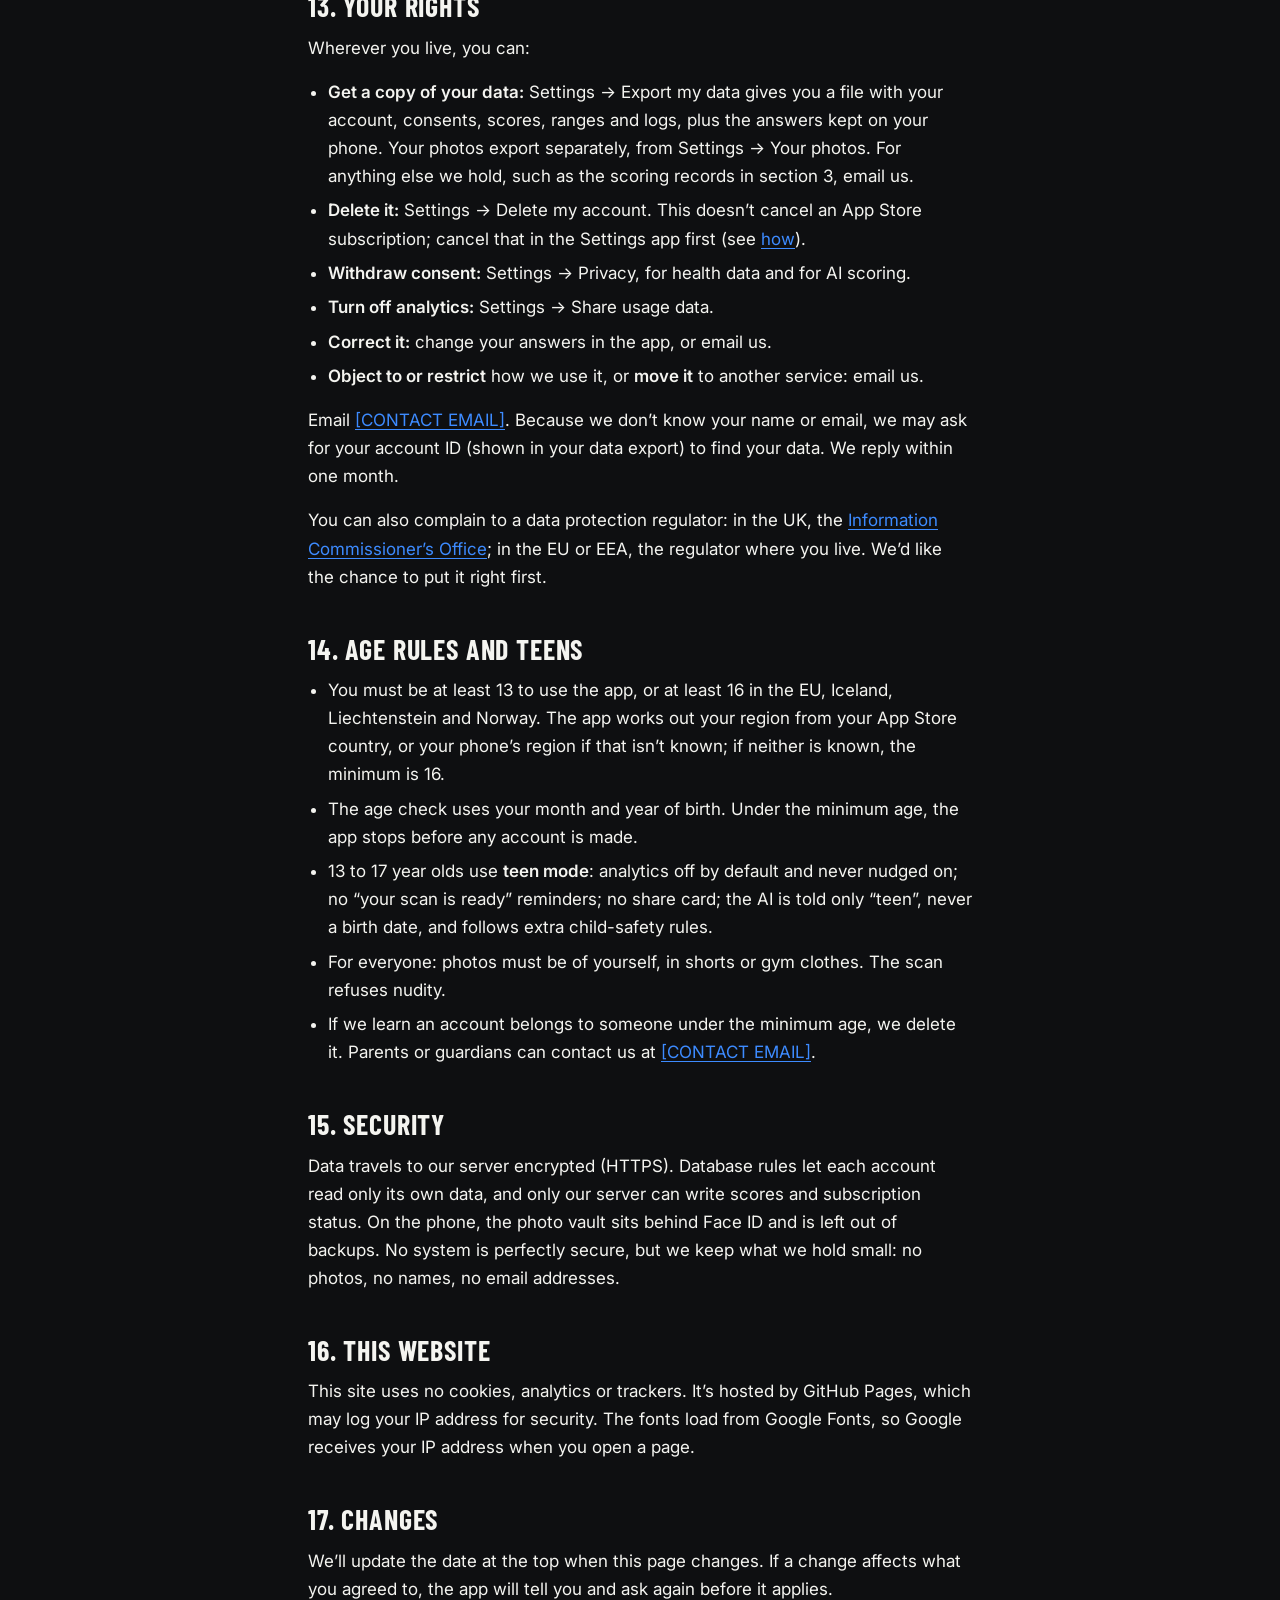
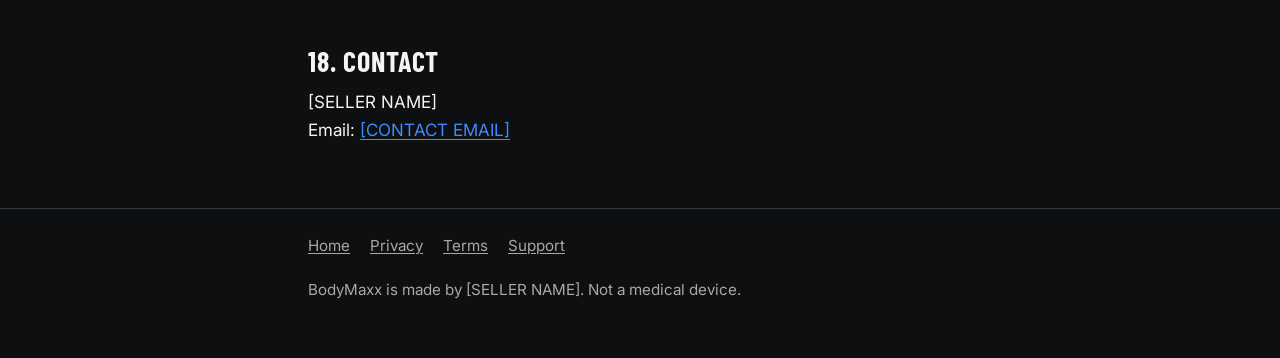
==== commit 76eeb60c: "Privacy: Supabase is in Ireland (EU); Sentry in Germany (EU)" ====
--- a/privacy.html
+++ b/privacy.html
@@ -142,9 +142,9 @@
 
 <h2 id="where">11. Where your data is processed</h2>
 <ul>
-  <li><strong>Our database and server:</strong> Supabase, in London, UK.</li>
+  <li><strong>Our database and server:</strong> Supabase, in Ireland (EU).</li>
   <li><strong>Analytics:</strong> PostHog, in Frankfurt, Germany (EU).</li>
-  <li><strong>Crash reports:</strong> Sentry, [region to confirm].</li>
+  <li><strong>Crash reports:</strong> Sentry, in Germany (EU).</li>
   <li><strong>The third-party AI model:</strong> [region and transfer safeguard to confirm].</li>
   <li><strong>Subscriptions:</strong> RevenueCat, [region to confirm]; and Apple.</li>
   <li><strong>Us:</strong> we run the app from the United Arab Emirates and may look at data from there.</li>
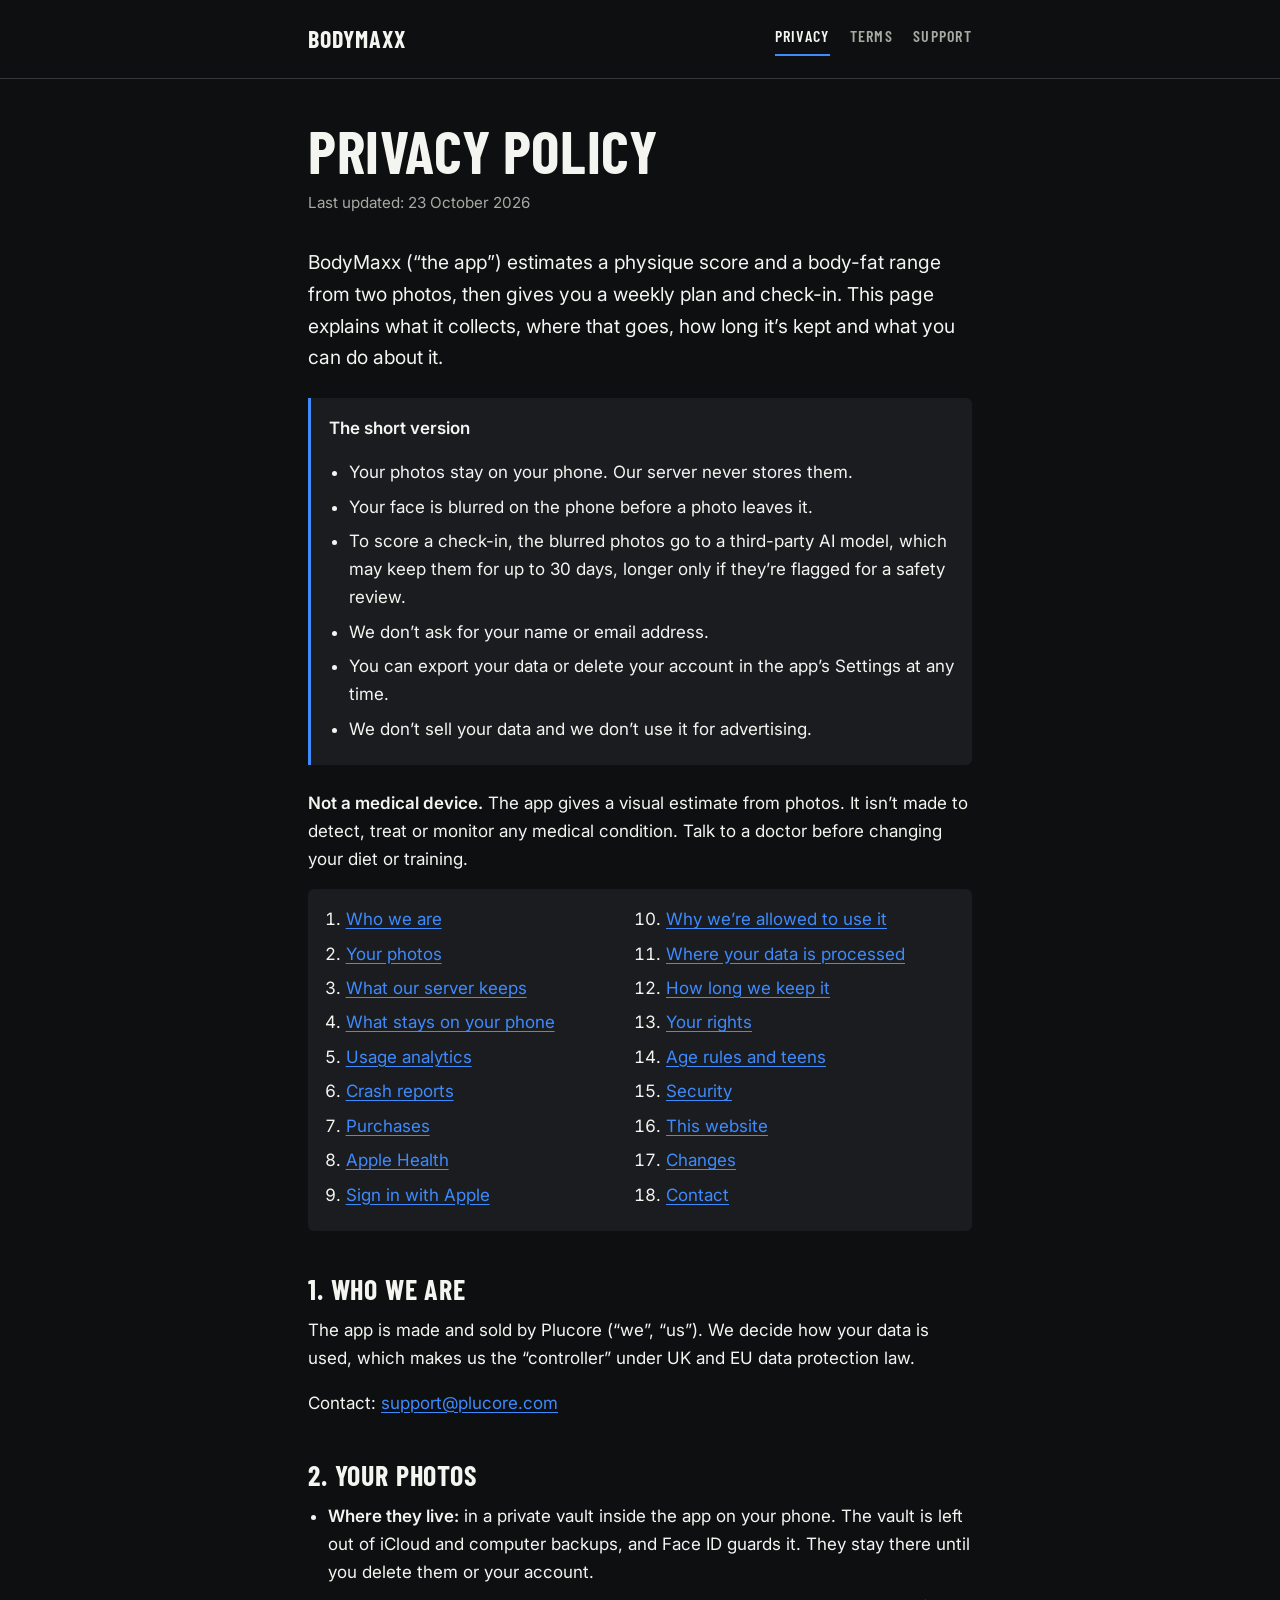
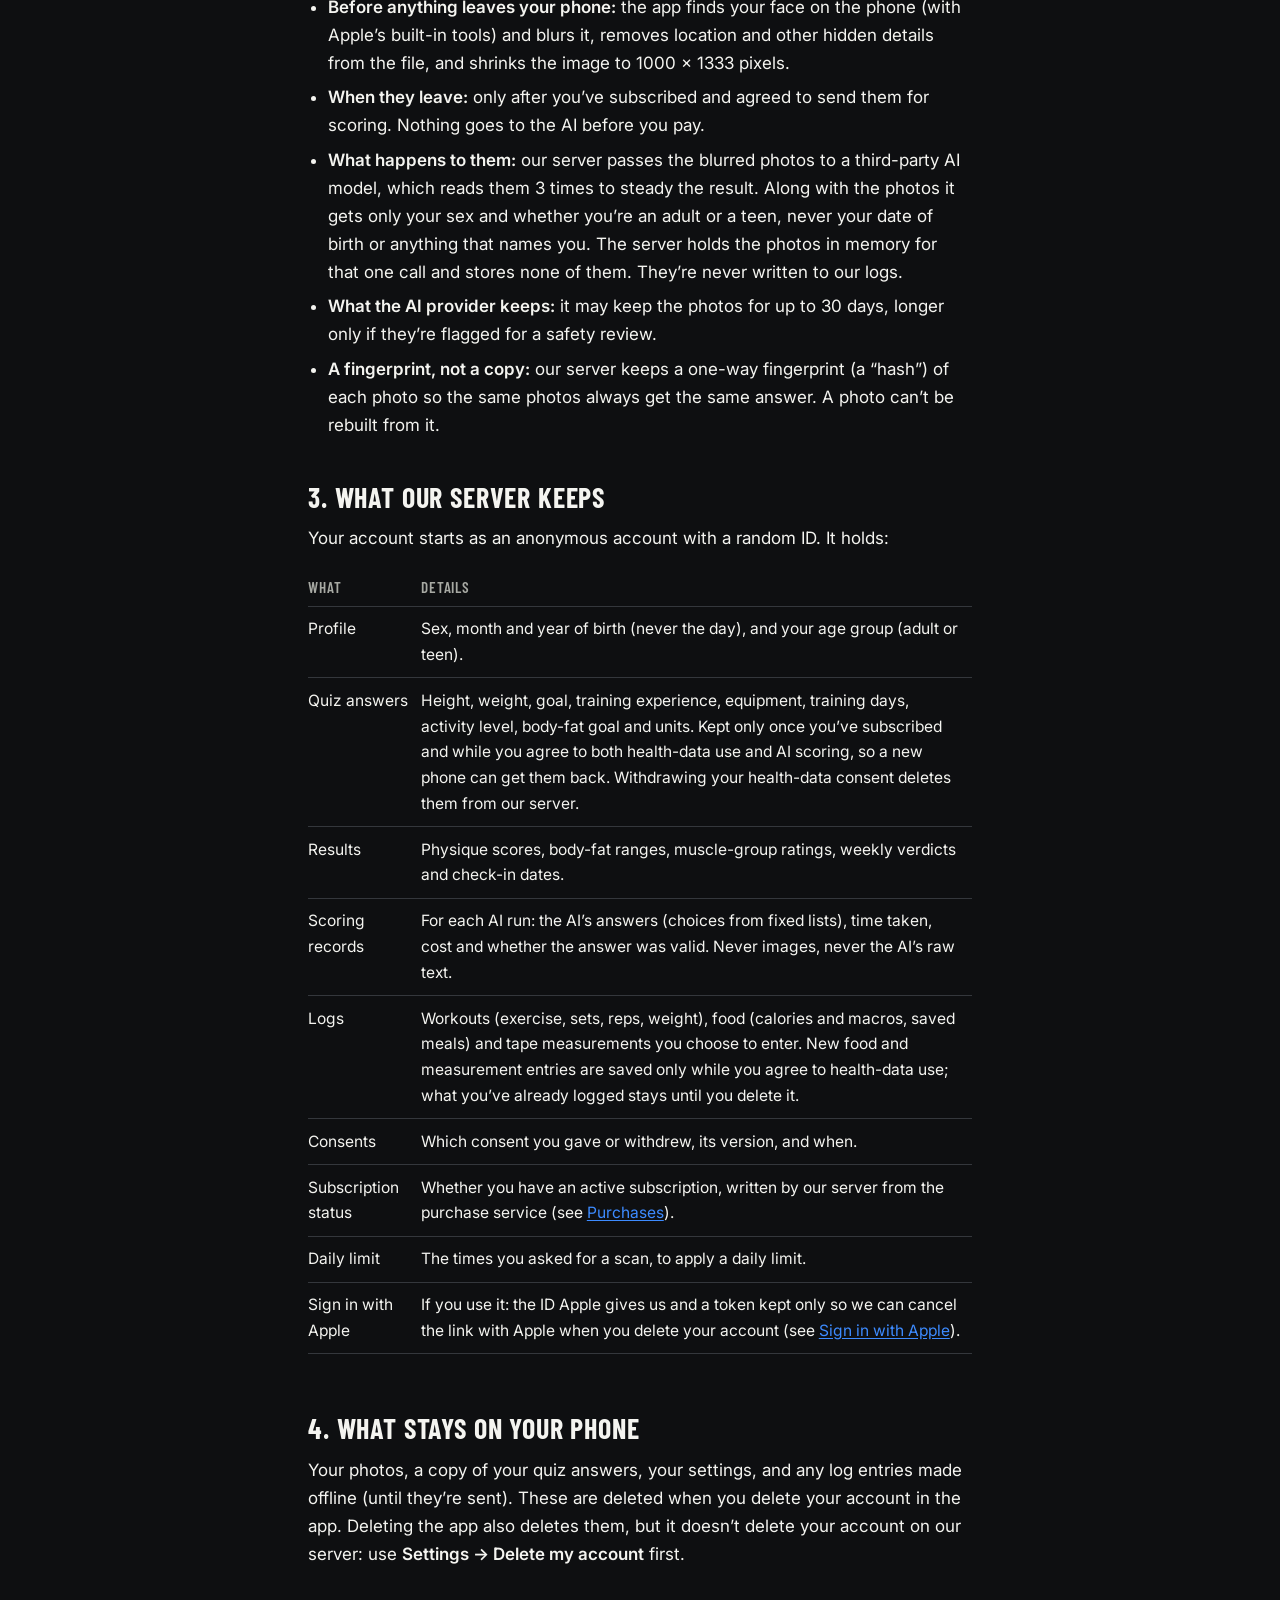
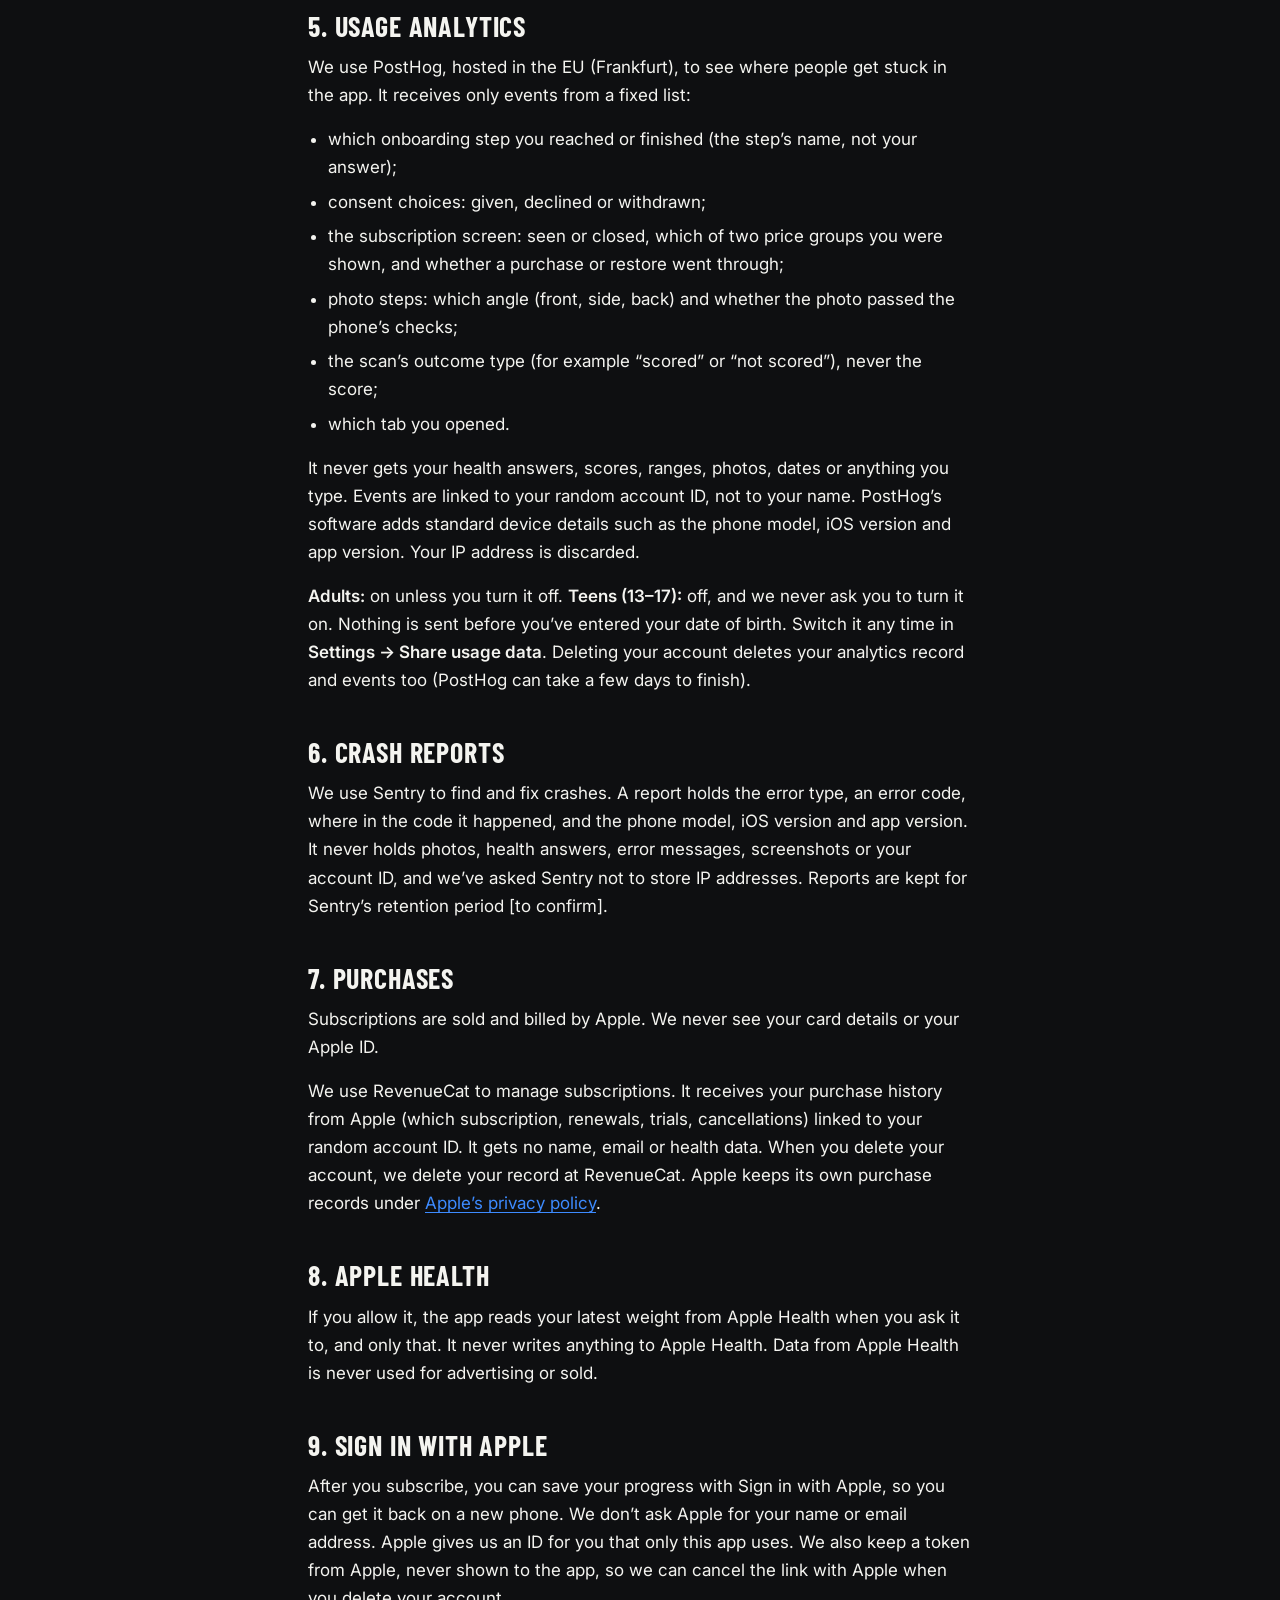
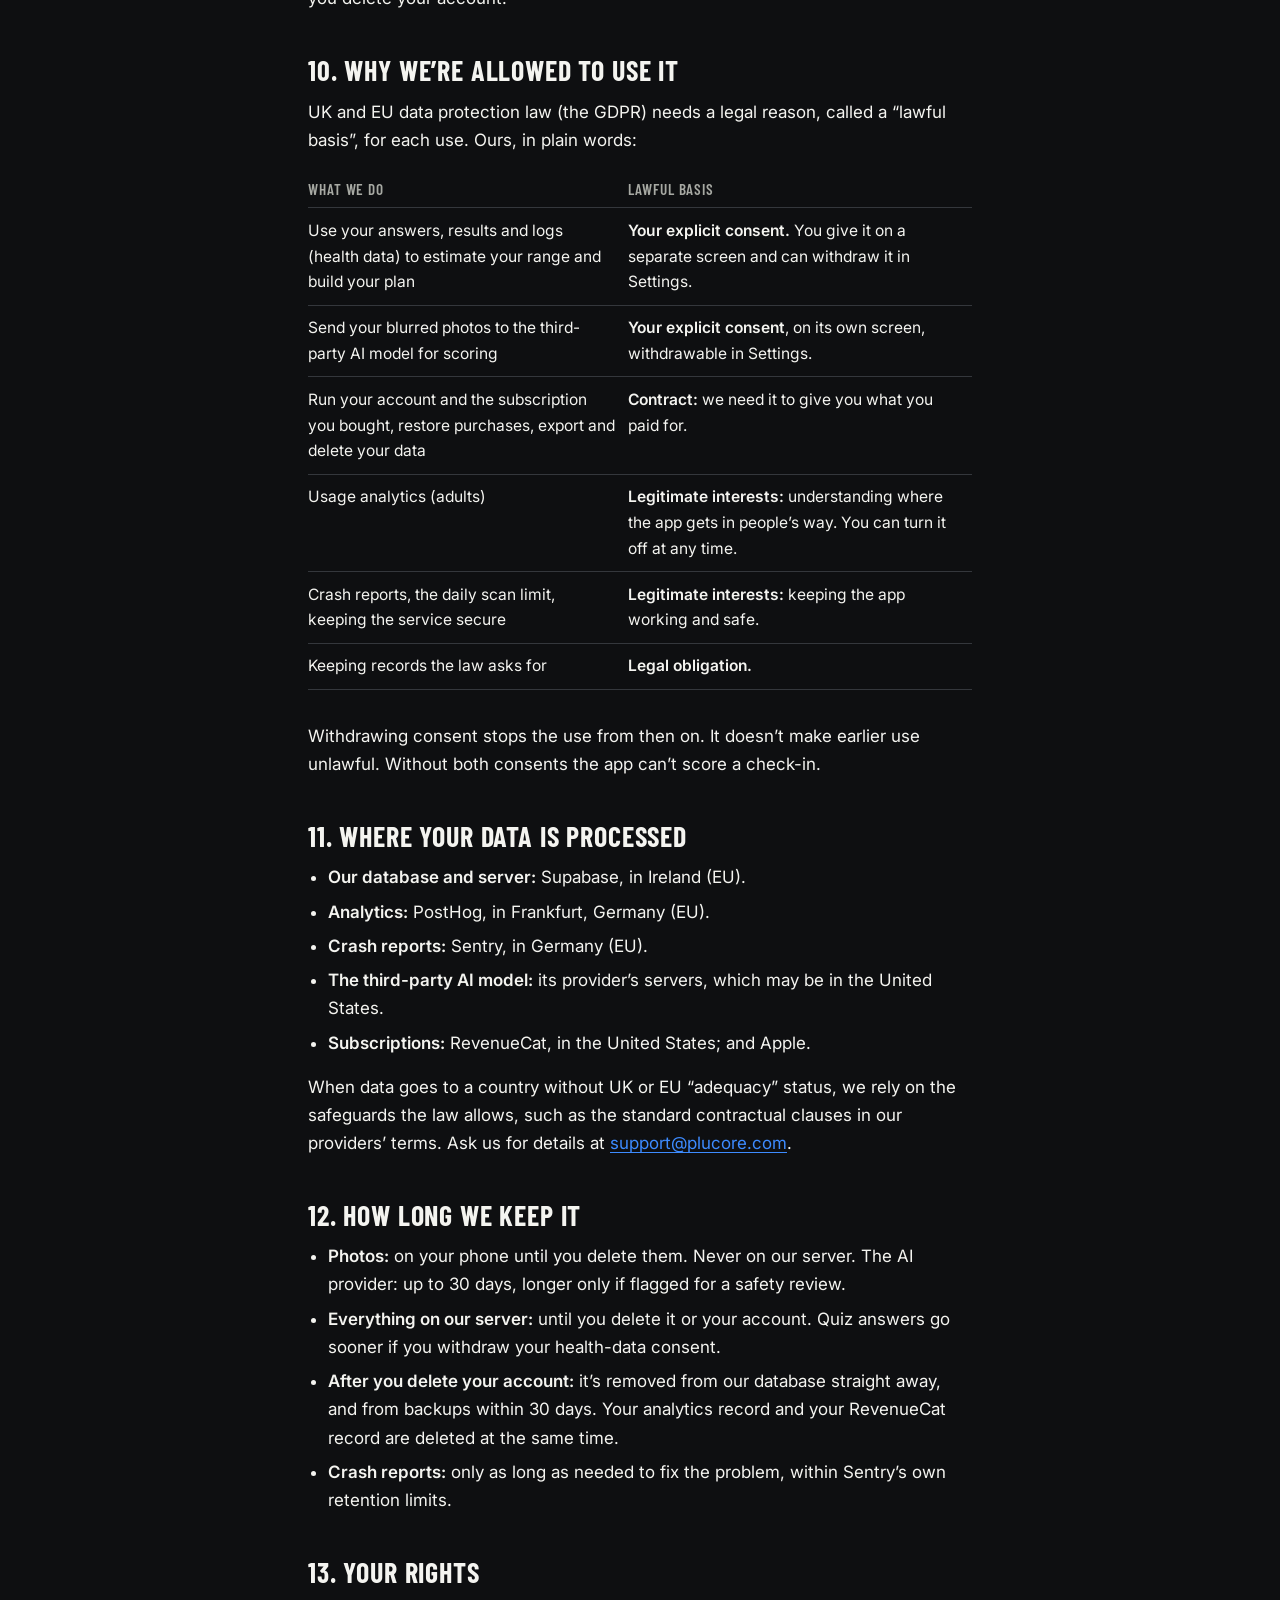
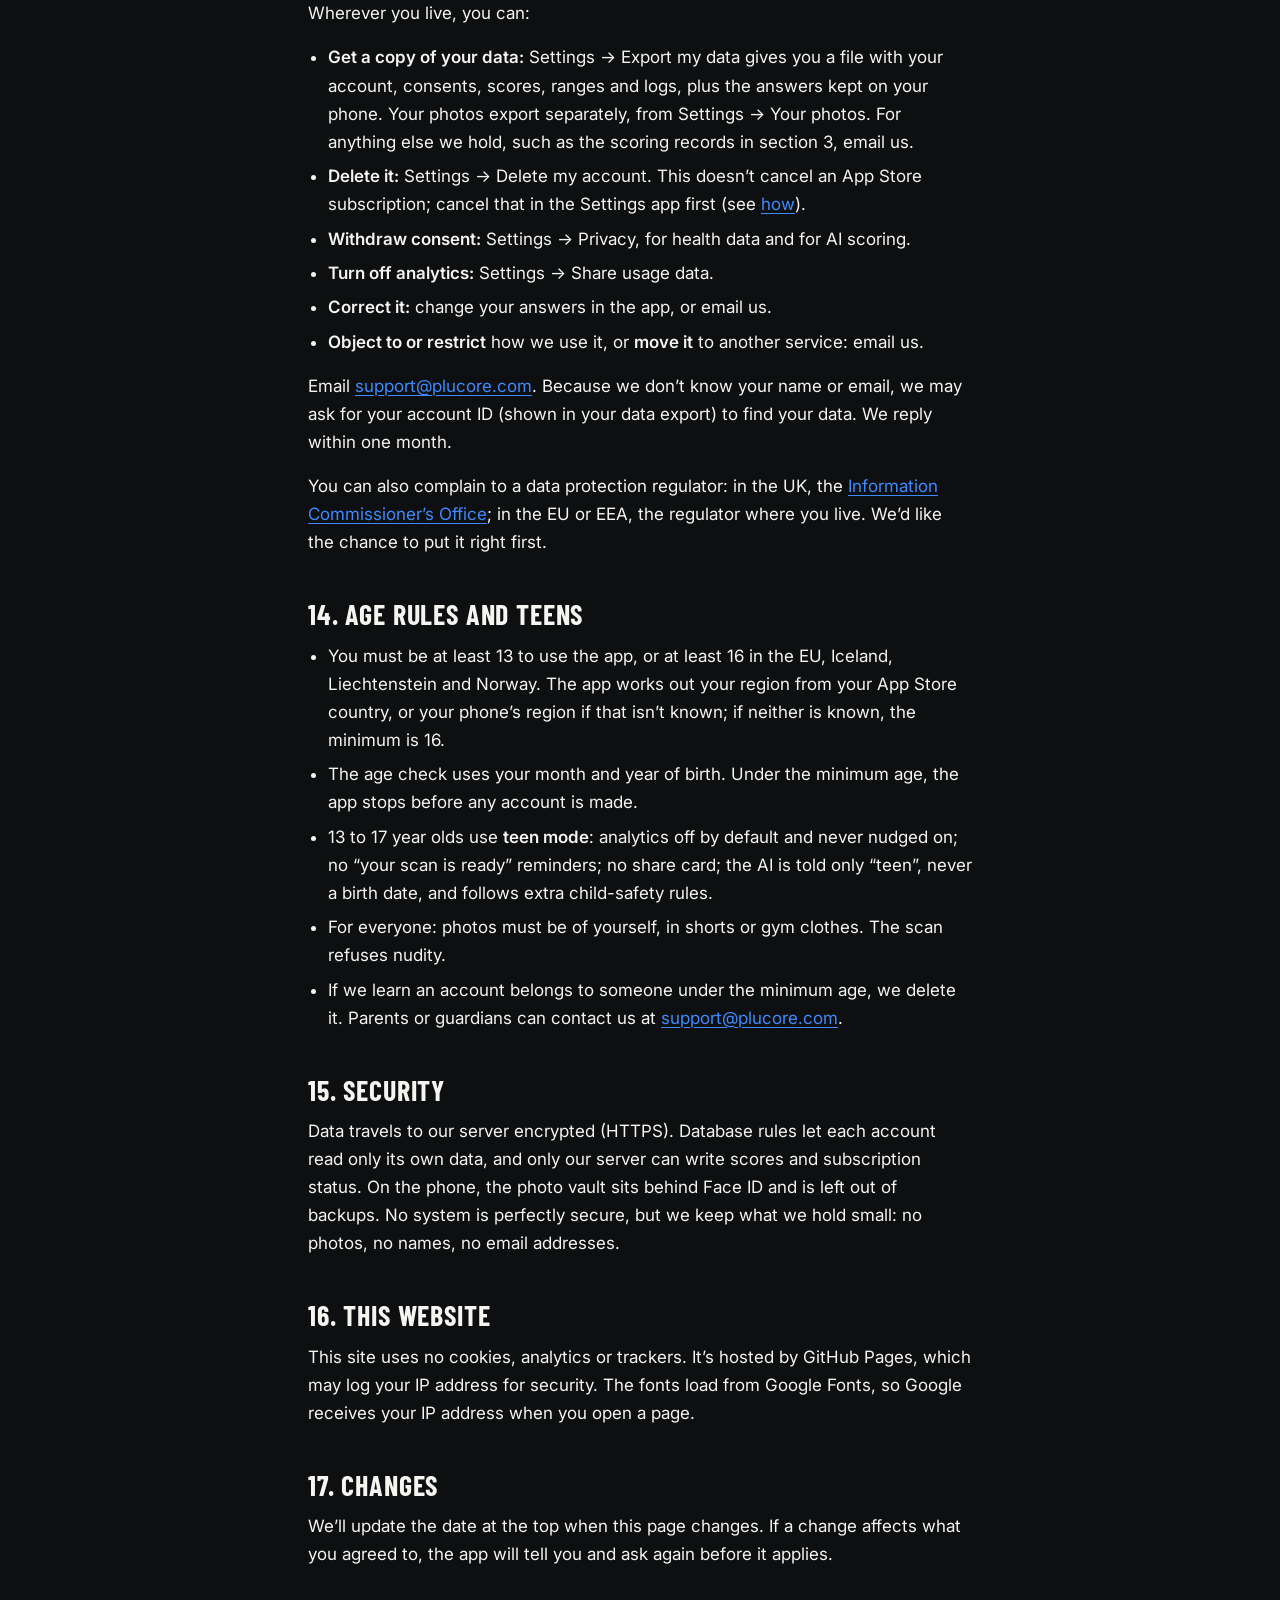
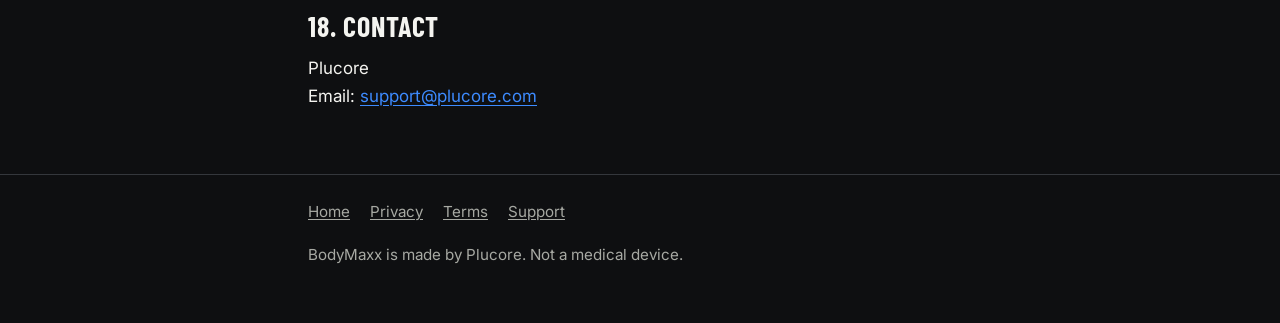
==== commit 51c67198: "Generic operator and contact; no placeholders; regions filled" ====
--- a/privacy.html
+++ b/privacy.html
@@ -66,8 +66,8 @@
 </ol></nav>
 
 <h2 id="who">1. Who we are</h2>
-<p>The app is made and sold by [SELLER NAME], an individual developer based in the United Arab Emirates (“we”, “us”). We decide how your data is used, which makes us the “controller” under UK and EU data protection law.</p>
-<p>Contact: <a href="mailto:[CONTACT EMAIL]">[CONTACT EMAIL]</a></p>
+<p>The app is made and sold by Plucore (“we”, “us”). We decide how your data is used, which makes us the “controller” under UK and EU data protection law.</p>
+<p>Contact: <a href="mailto:support@plucore.com">support@plucore.com</a></p>
 
 <h2 id="photos">2. Your photos</h2>
 <ul>
@@ -145,18 +145,17 @@
   <li><strong>Our database and server:</strong> Supabase, in Ireland (EU).</li>
   <li><strong>Analytics:</strong> PostHog, in Frankfurt, Germany (EU).</li>
   <li><strong>Crash reports:</strong> Sentry, in Germany (EU).</li>
-  <li><strong>The third-party AI model:</strong> [region and transfer safeguard to confirm].</li>
-  <li><strong>Subscriptions:</strong> RevenueCat, [region to confirm]; and Apple.</li>
-  <li><strong>Us:</strong> we run the app from the United Arab Emirates and may look at data from there.</li>
-</ul>
-<p>When data goes to a country without UK or EU “adequacy” status, we rely on the safeguards the law allows, such as the standard contractual clauses in our providers’ terms. Ask us for details at <a href="mailto:[CONTACT EMAIL]">[CONTACT EMAIL]</a>.</p>
+  <li><strong>The third-party AI model:</strong> its provider’s servers, which may be in the United States.</li>
+  <li><strong>Subscriptions:</strong> RevenueCat, in the United States; and Apple.</li>
+</ul>
+<p>When data goes to a country without UK or EU “adequacy” status, we rely on the safeguards the law allows, such as the standard contractual clauses in our providers’ terms. Ask us for details at <a href="mailto:support@plucore.com">support@plucore.com</a>.</p>
 
 <h2 id="retention">12. How long we keep it</h2>
 <ul>
   <li><strong>Photos:</strong> on your phone until you delete them. Never on our server. The AI provider: up to 30<!-- AI_RETENTION_MAX_DAYS --> days, longer only if flagged for a safety review.</li>
   <li><strong>Everything on our server:</strong> until you delete it or your account. Quiz answers go sooner if you withdraw your health-data consent.</li>
   <li><strong>After you delete your account:</strong> it’s removed from our database straight away, and from backups within 30<!-- DELETE_SLA_DAYS --> days. Your analytics record and your RevenueCat record are deleted at the same time.</li>
-  <li><strong>Crash reports:</strong> Sentry’s retention period [to confirm].</li>
+  <li><strong>Crash reports:</strong> only as long as needed to fix the problem, within Sentry’s own retention limits.</li>
 </ul>
 
 <h2 id="rights">13. Your rights</h2>
@@ -169,7 +168,7 @@
   <li><strong>Correct it:</strong> change your answers in the app, or email us.</li>
   <li><strong>Object to or restrict</strong> how we use it, or <strong>move it</strong> to another service: email us.</li>
 </ul>
-<p>Email <a href="mailto:[CONTACT EMAIL]">[CONTACT EMAIL]</a>. Because we don’t know your name or email, we may ask for your account ID (shown in your data export) to find your data. We reply within one month.</p>
+<p>Email <a href="mailto:support@plucore.com">support@plucore.com</a>. Because we don’t know your name or email, we may ask for your account ID (shown in your data export) to find your data. We reply within one month.</p>
 <p>You can also complain to a data protection regulator: in the UK, the <a href="https://ico.org.uk/make-a-complaint/">Information Commissioner’s Office</a>; in the EU or EEA, the regulator where you live. We’d like the chance to put it right first.</p>
 
 <h2 id="age">14. Age rules and teens</h2>
@@ -178,7 +177,7 @@
   <li>The age check uses your month and year of birth. Under the minimum age, the app stops before any account is made.</li>
   <li>13 to 17<!-- MIN_AGE to ADULT_AGE − 1 --> year olds use <strong>teen mode</strong>: analytics off by default and never nudged on; no “your scan is ready” reminders; no share card; the AI is told only “teen”, never a birth date, and follows extra child-safety rules.</li>
   <li>For everyone: photos must be of yourself, in shorts or gym clothes. The scan refuses nudity.</li>
-  <li>If we learn an account belongs to someone under the minimum age, we delete it. Parents or guardians can contact us at <a href="mailto:[CONTACT EMAIL]">[CONTACT EMAIL]</a>.</li>
+  <li>If we learn an account belongs to someone under the minimum age, we delete it. Parents or guardians can contact us at <a href="mailto:support@plucore.com">support@plucore.com</a>.</li>
 </ul>
 
 <h2 id="security">15. Security</h2>
@@ -191,7 +190,7 @@
 <p>We’ll update the date at the top when this page changes. If a change affects what you agreed to, the app will tell you and ask again before it applies.</p>
 
 <h2 id="contact">18. Contact</h2>
-<p>[SELLER NAME]<br>Email: <a href="mailto:[CONTACT EMAIL]">[CONTACT EMAIL]</a></p>
+<p>Plucore<br>Email: <a href="mailto:support@plucore.com">support@plucore.com</a></p>
 </div></main>
 
 <footer class="site"><div class="wrap">
@@ -201,7 +200,7 @@
     <li><a href="terms.html">Terms</a></li>
     <li><a href="support.html">Support</a></li>
   </ul>
-  <p><span class="app"></span> is made by [SELLER NAME]. Not a medical device.</p>
+  <p><span class="app"></span> is made by Plucore. Not a medical device.</p>
 </div></footer>
 </body>
 </html>
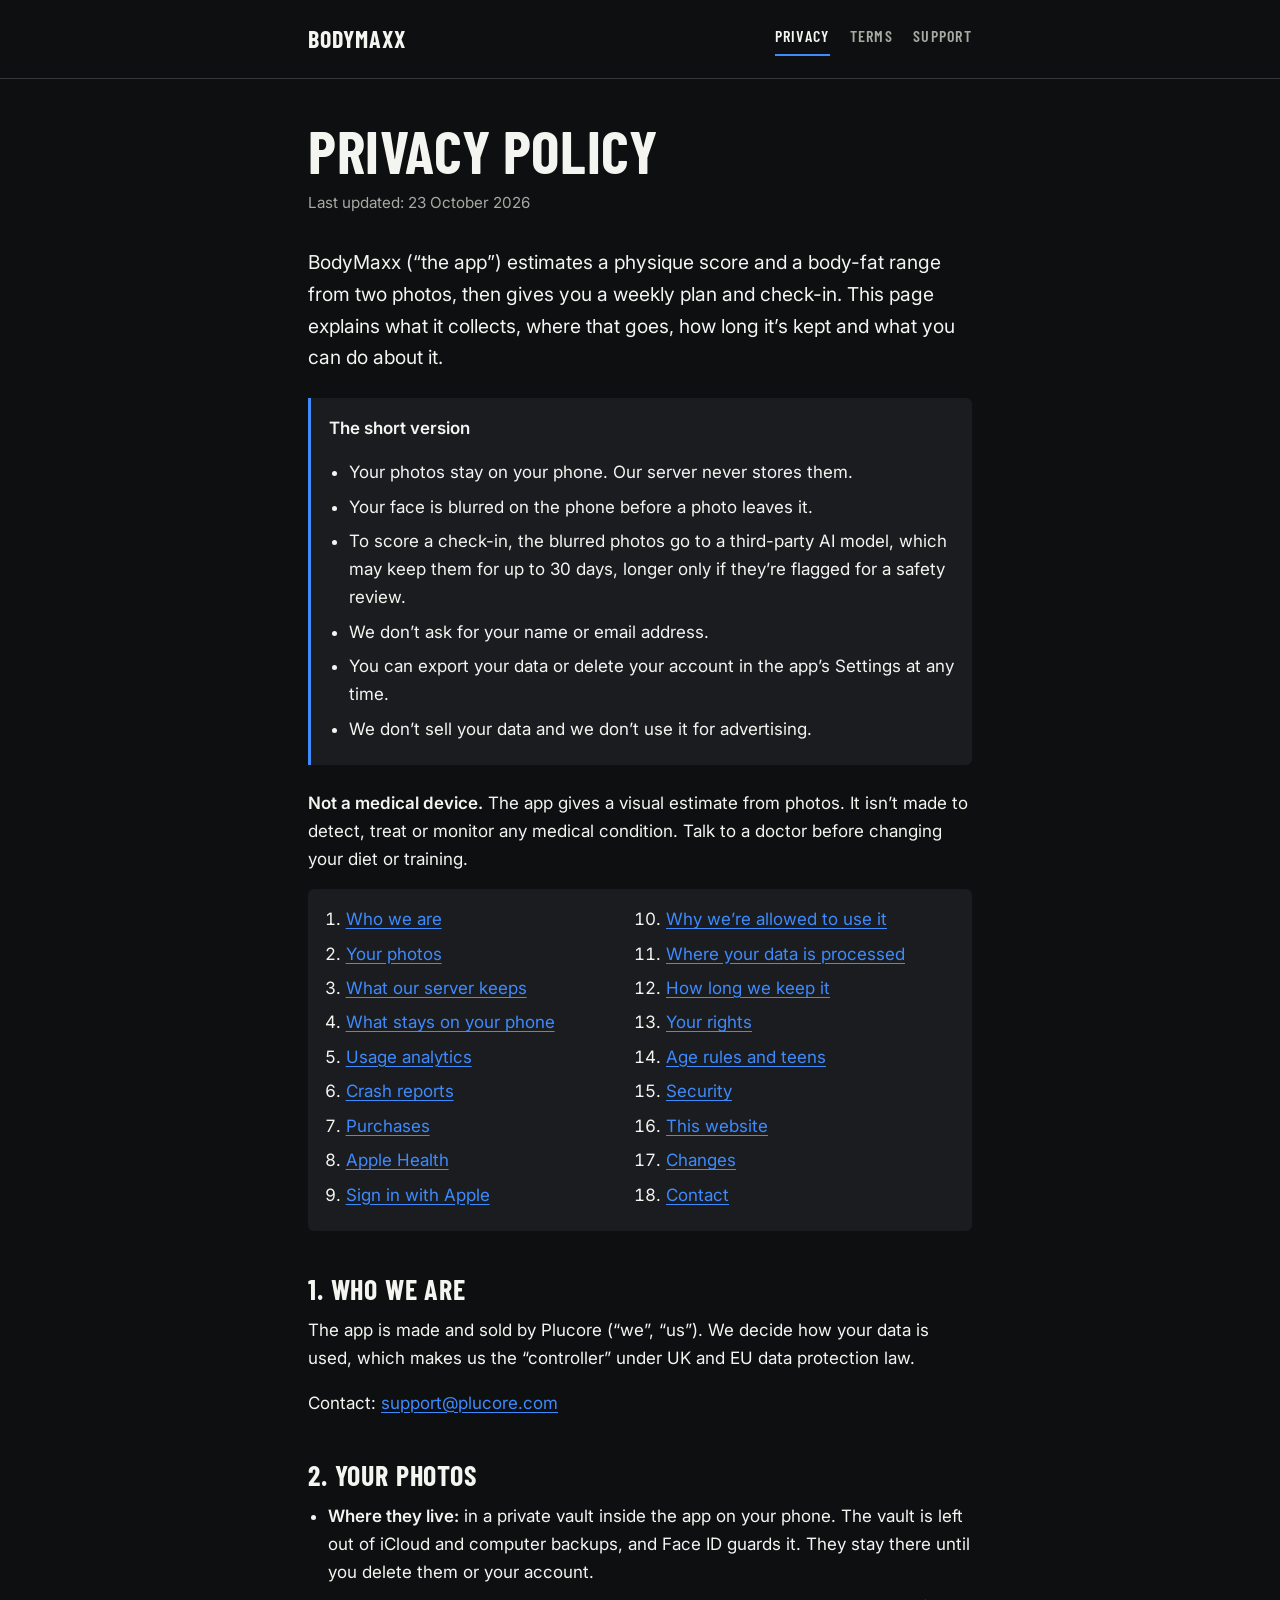
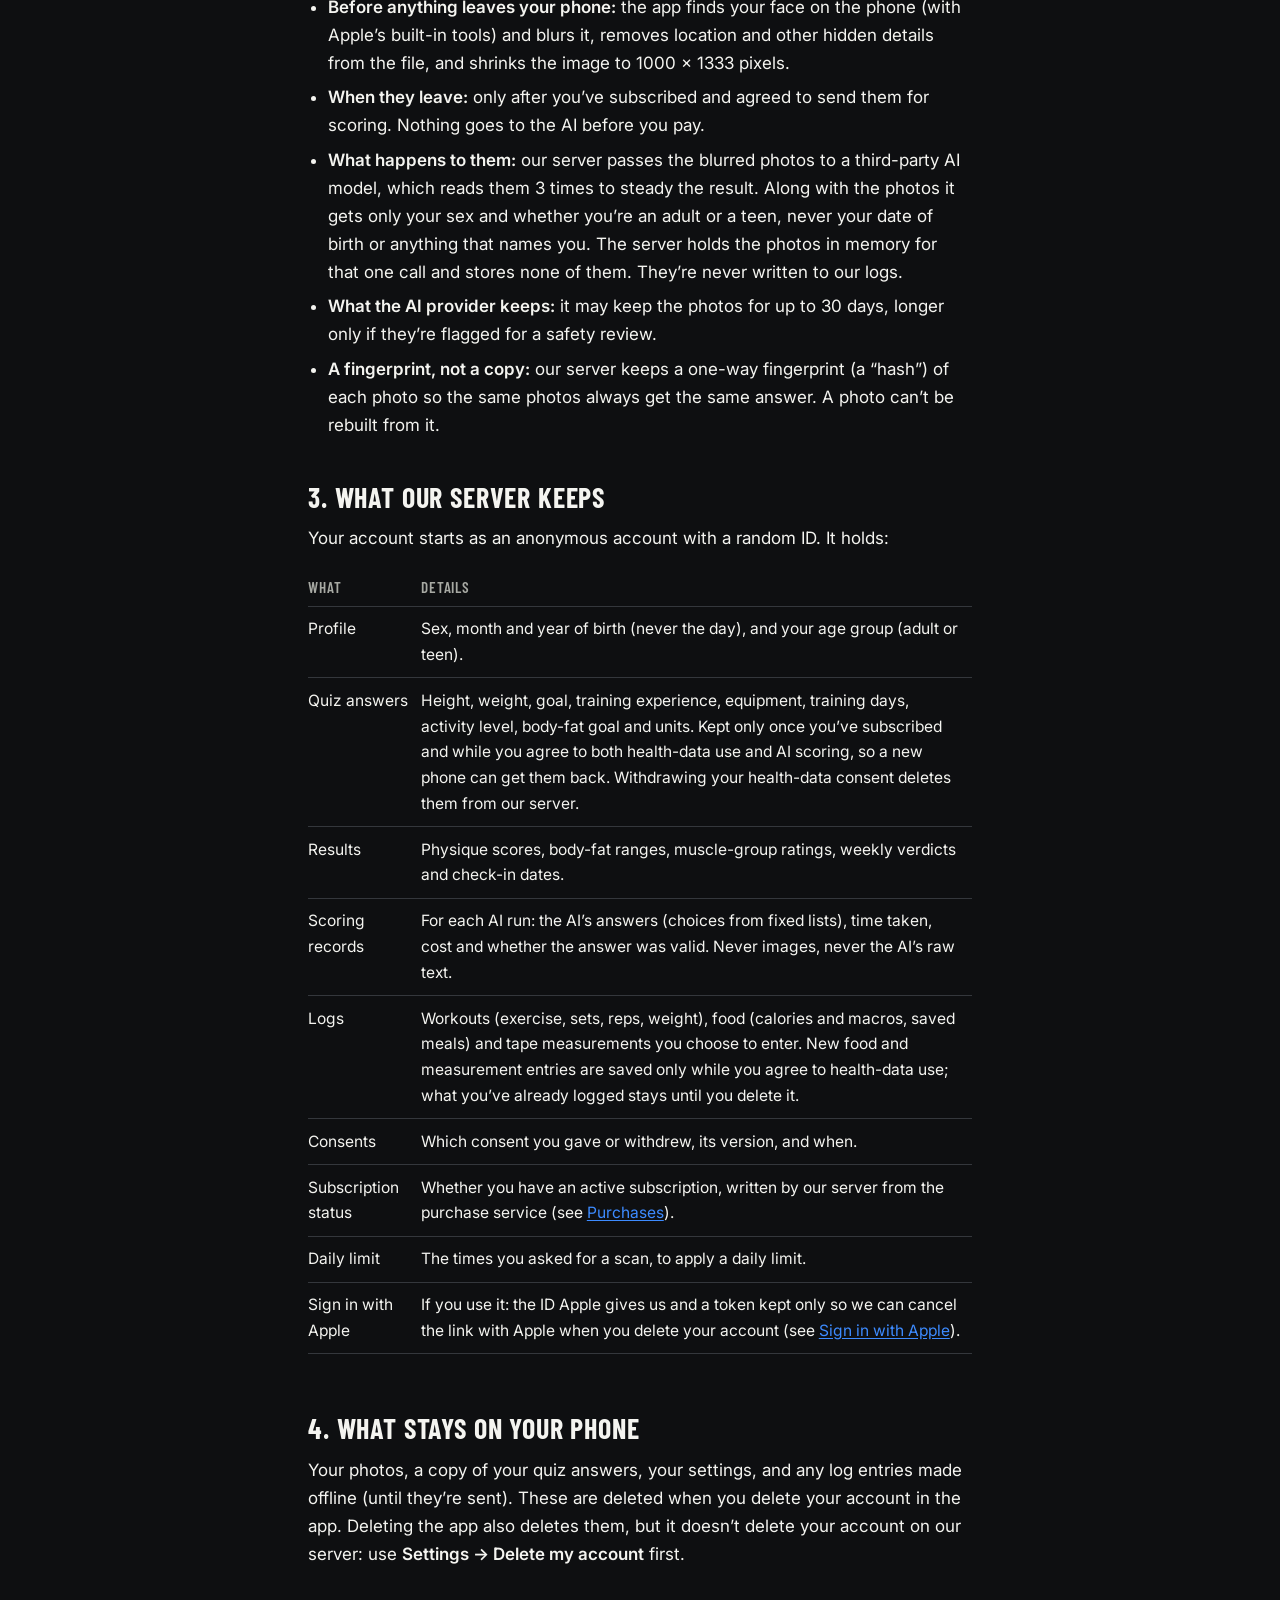
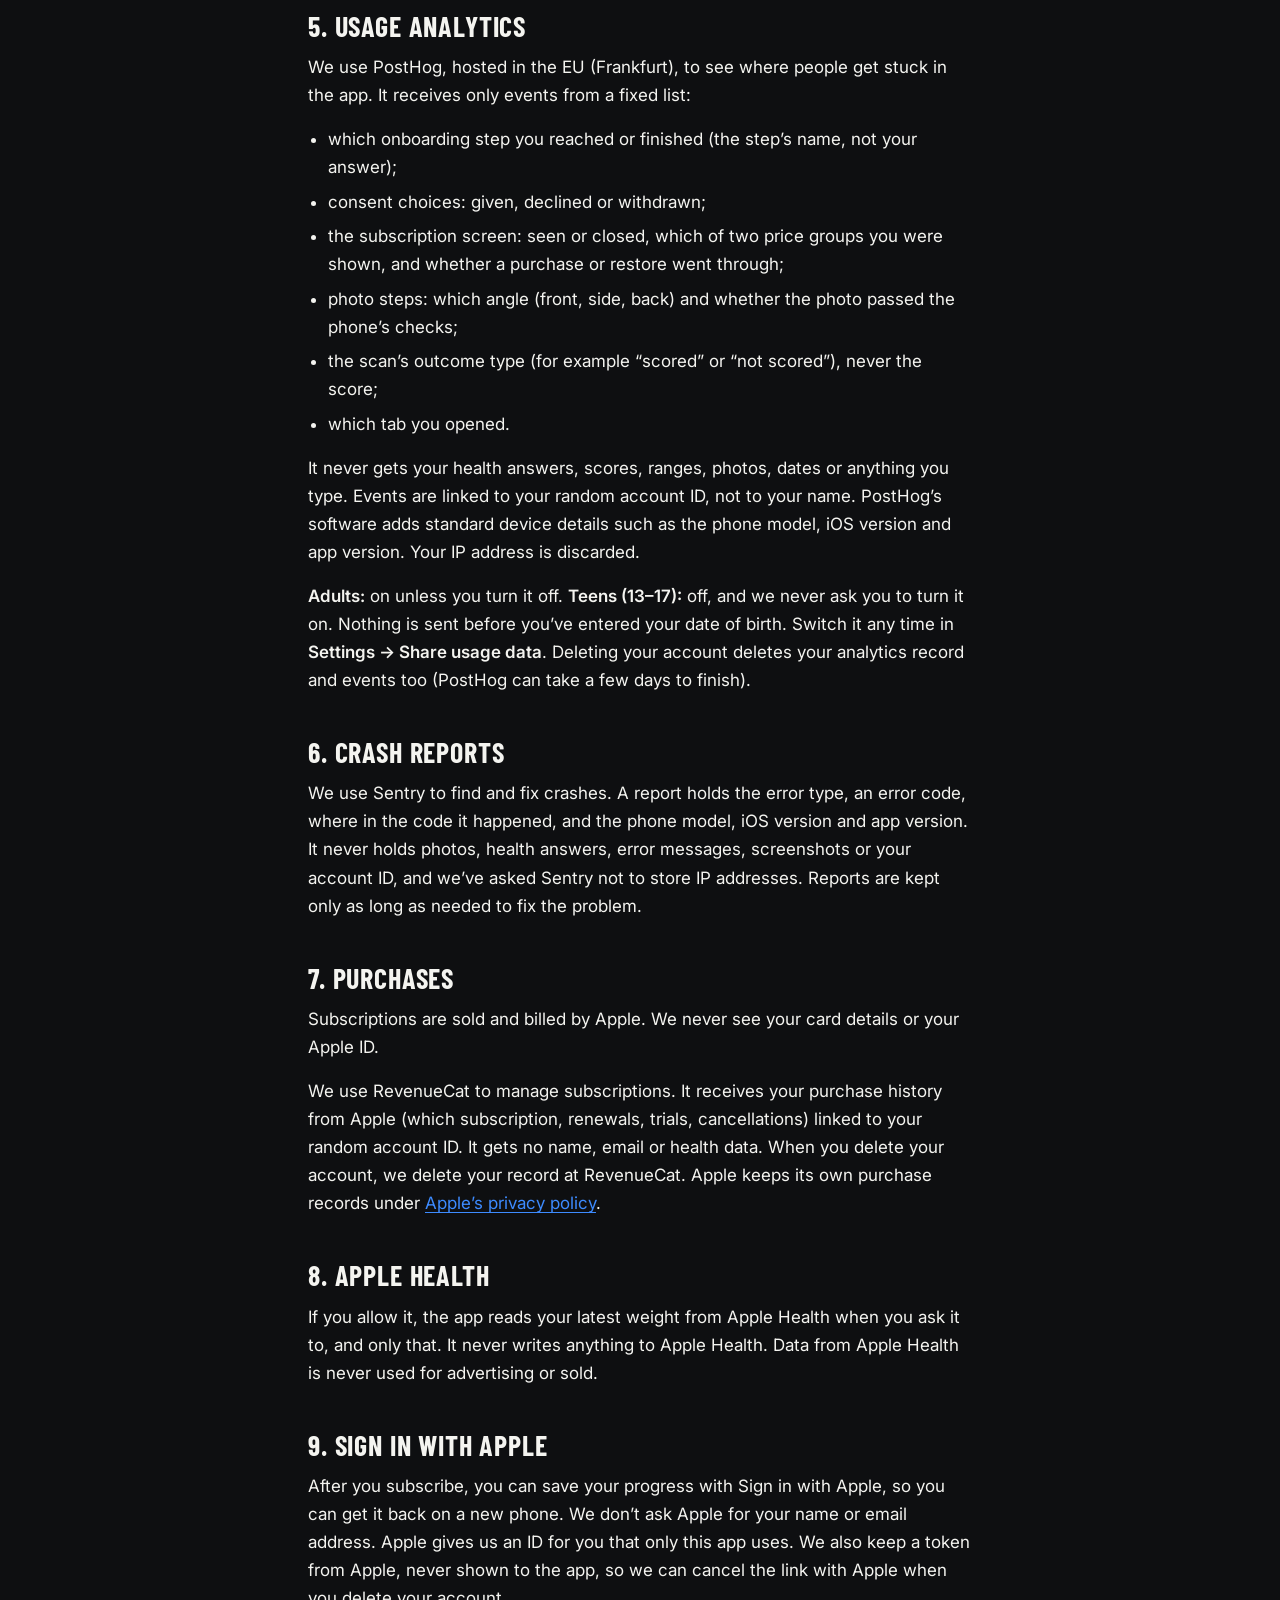
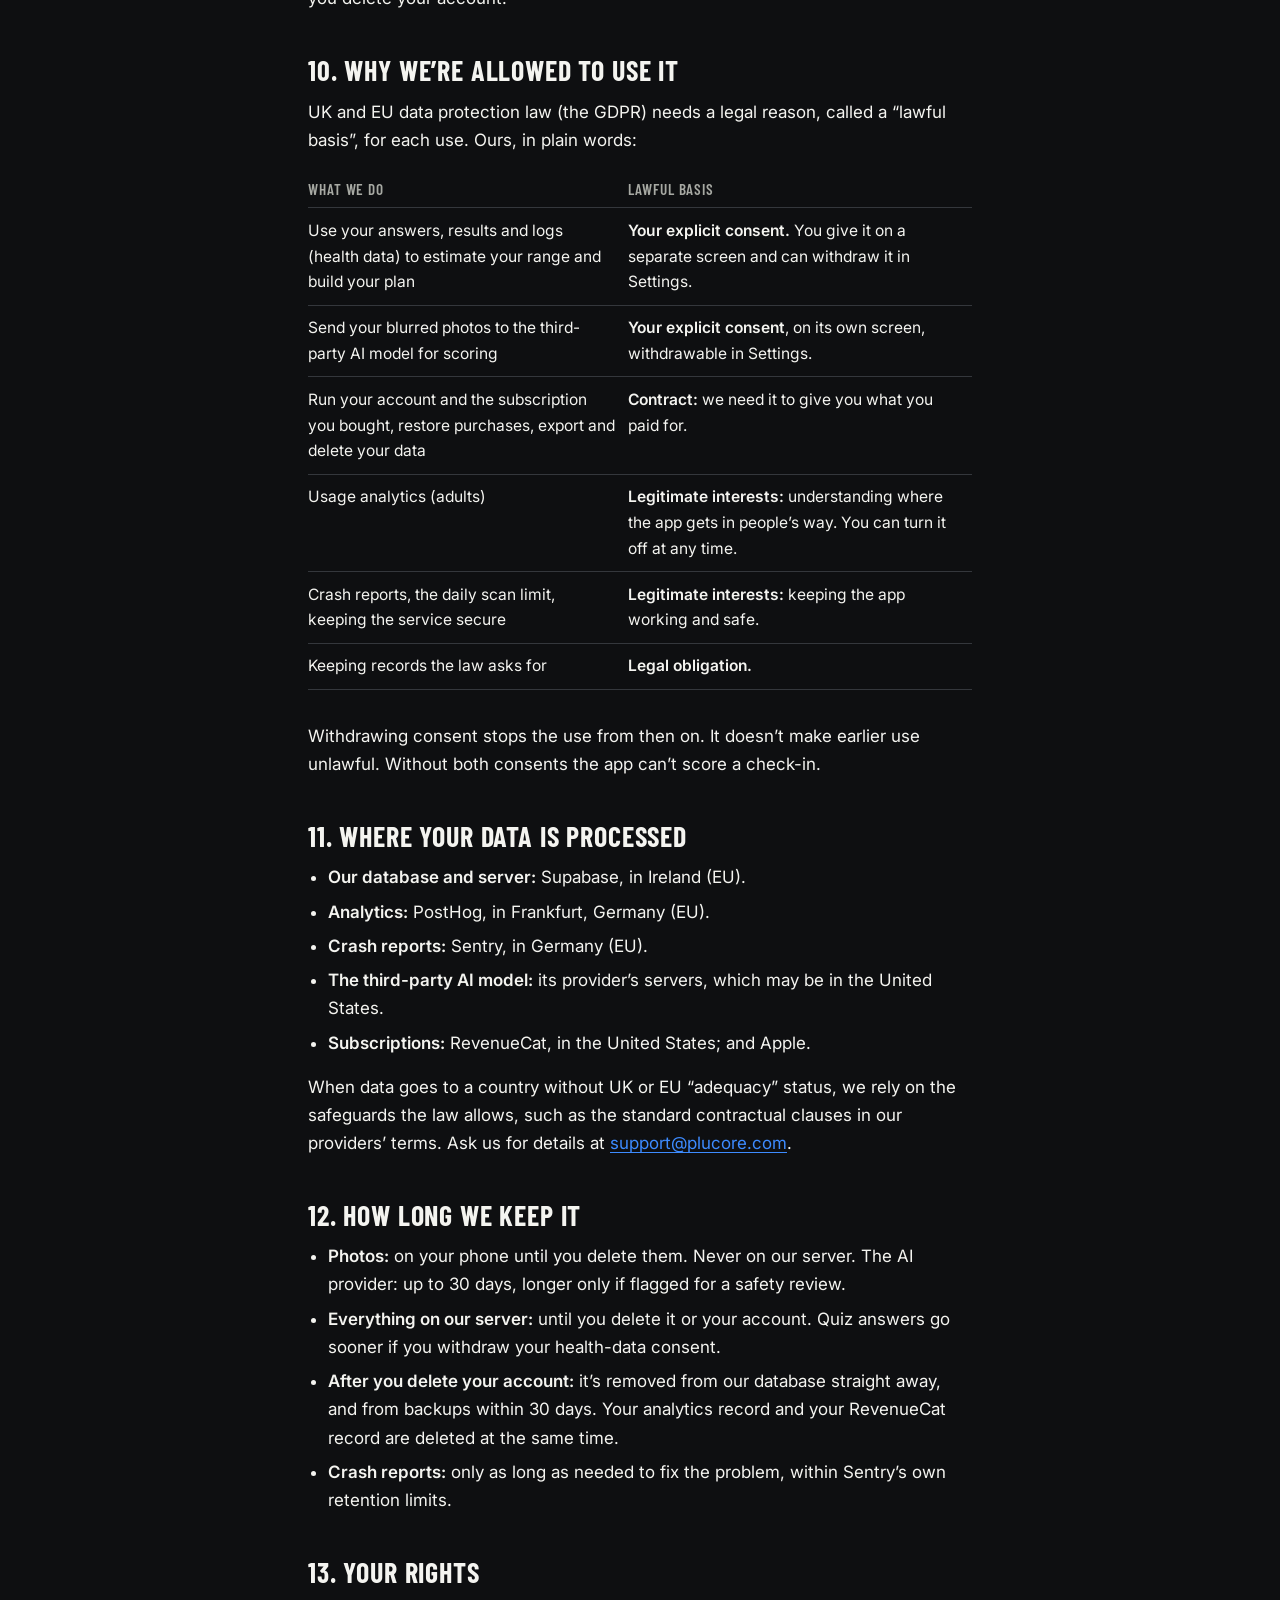
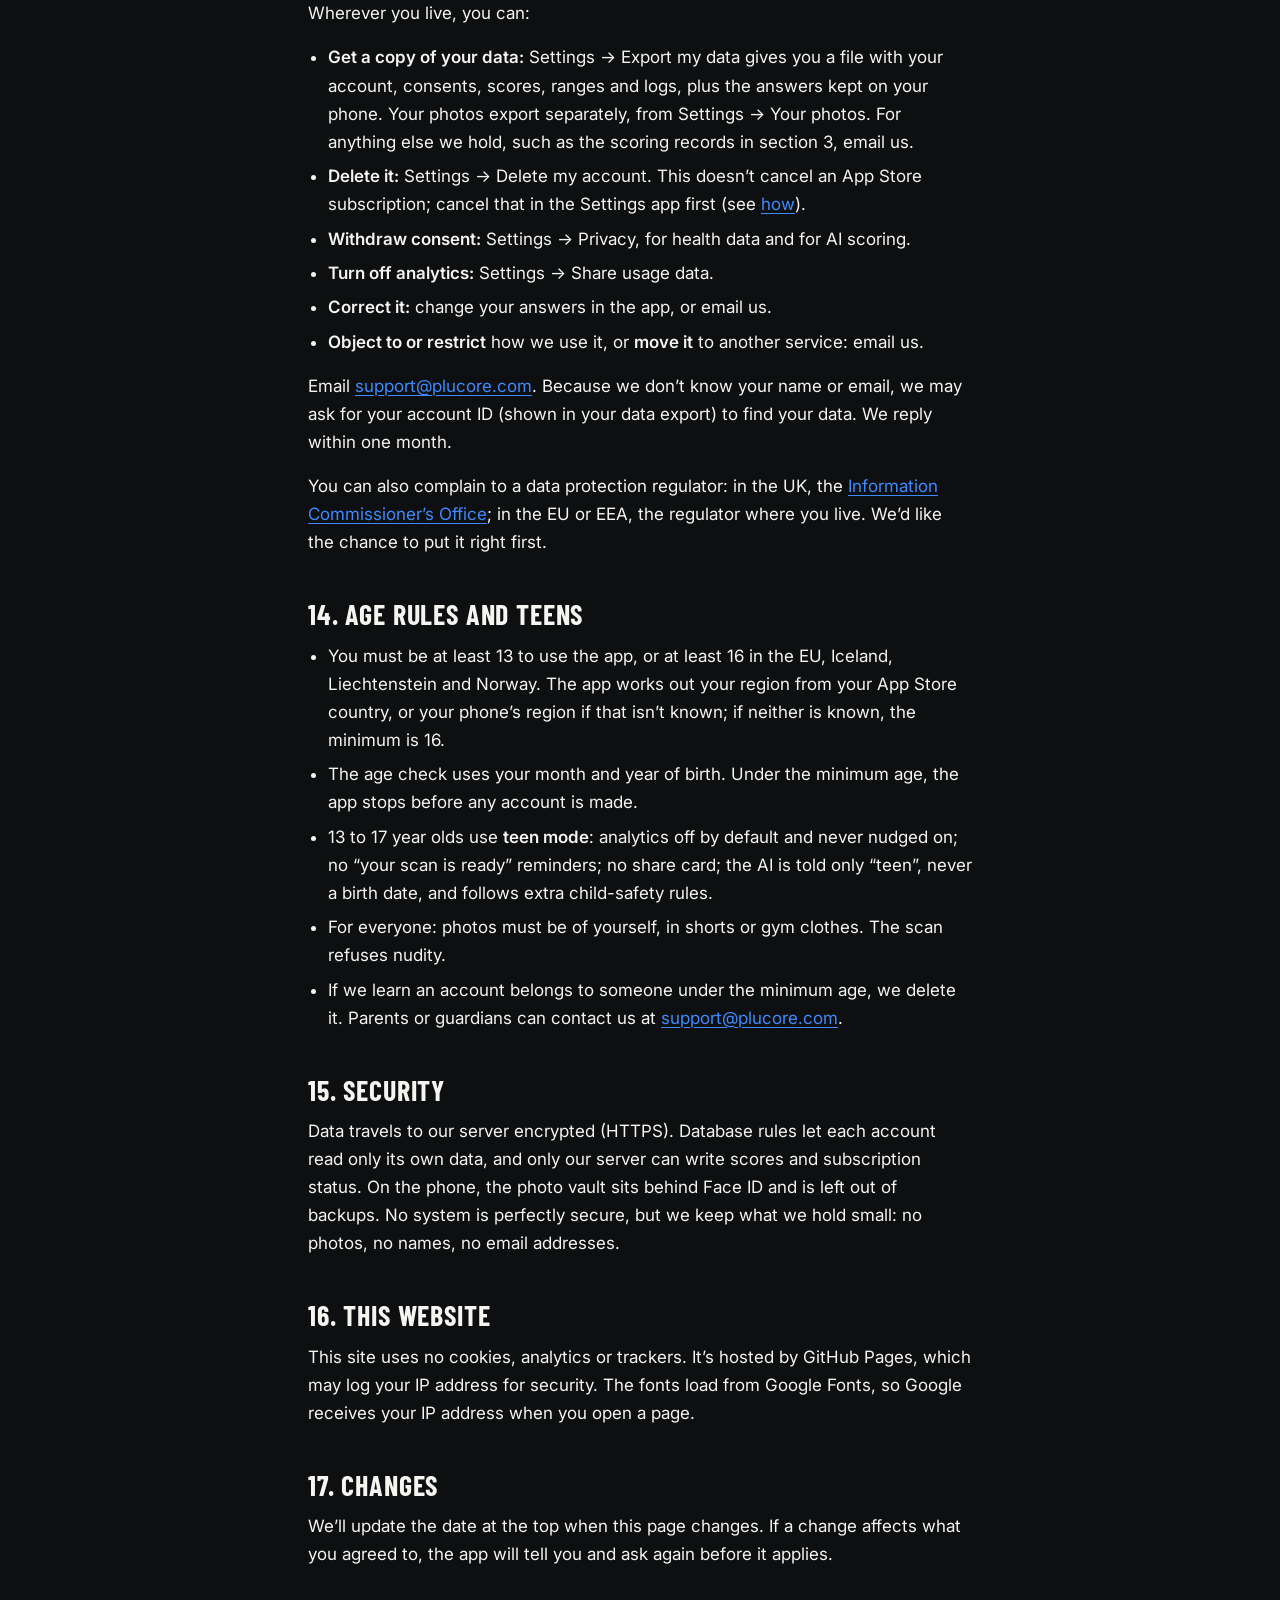
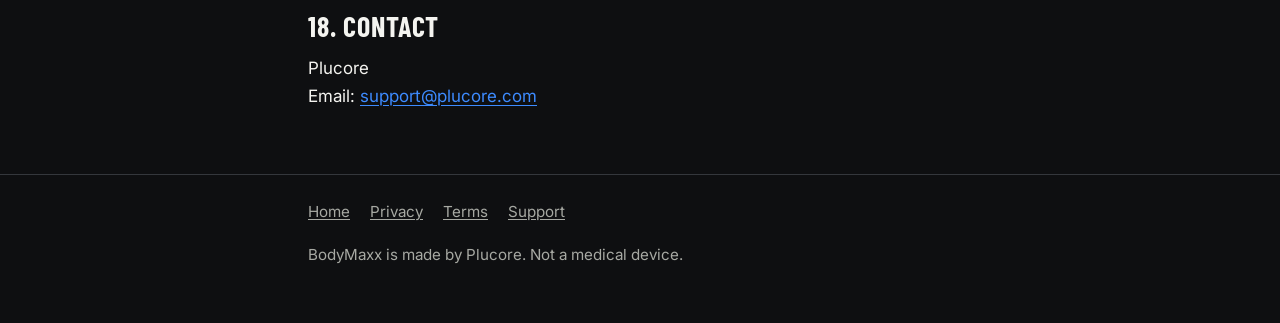
==== commit fb2e4914: "Sentry retention: generic wording" ====
--- a/privacy.html
+++ b/privacy.html
@@ -113,7 +113,7 @@
 <p><strong>Adults:</strong> on unless you turn it off<!-- ANALYTICS_DEFAULT_ON_ADULT = true -->. <strong>Teens (13–17):</strong> off, and we never ask you to turn it on<!-- ANALYTICS_DEFAULT_ON_TEEN = false -->. Nothing is sent before you’ve entered your date of birth. Switch it any time in <strong>Settings → Share usage data</strong>. Deleting your account deletes your analytics record and events too (PostHog can take a few days to finish).</p>
 
 <h2 id="crashes">6. Crash reports</h2>
-<p>We use Sentry to find and fix crashes. A report holds the error type, an error code, where in the code it happened, and the phone model, iOS version and app version. It never holds photos, health answers, error messages, screenshots or your account ID, and we’ve asked Sentry not to store IP addresses. Reports are kept for Sentry’s retention period [to confirm].</p>
+<p>We use Sentry to find and fix crashes. A report holds the error type, an error code, where in the code it happened, and the phone model, iOS version and app version. It never holds photos, health answers, error messages, screenshots or your account ID, and we’ve asked Sentry not to store IP addresses. Reports are kept only as long as needed to fix the problem.</p>
 
 <h2 id="purchases">7. Purchases</h2>
 <p>Subscriptions are sold and billed by Apple. We never see your card details or your Apple ID.</p>
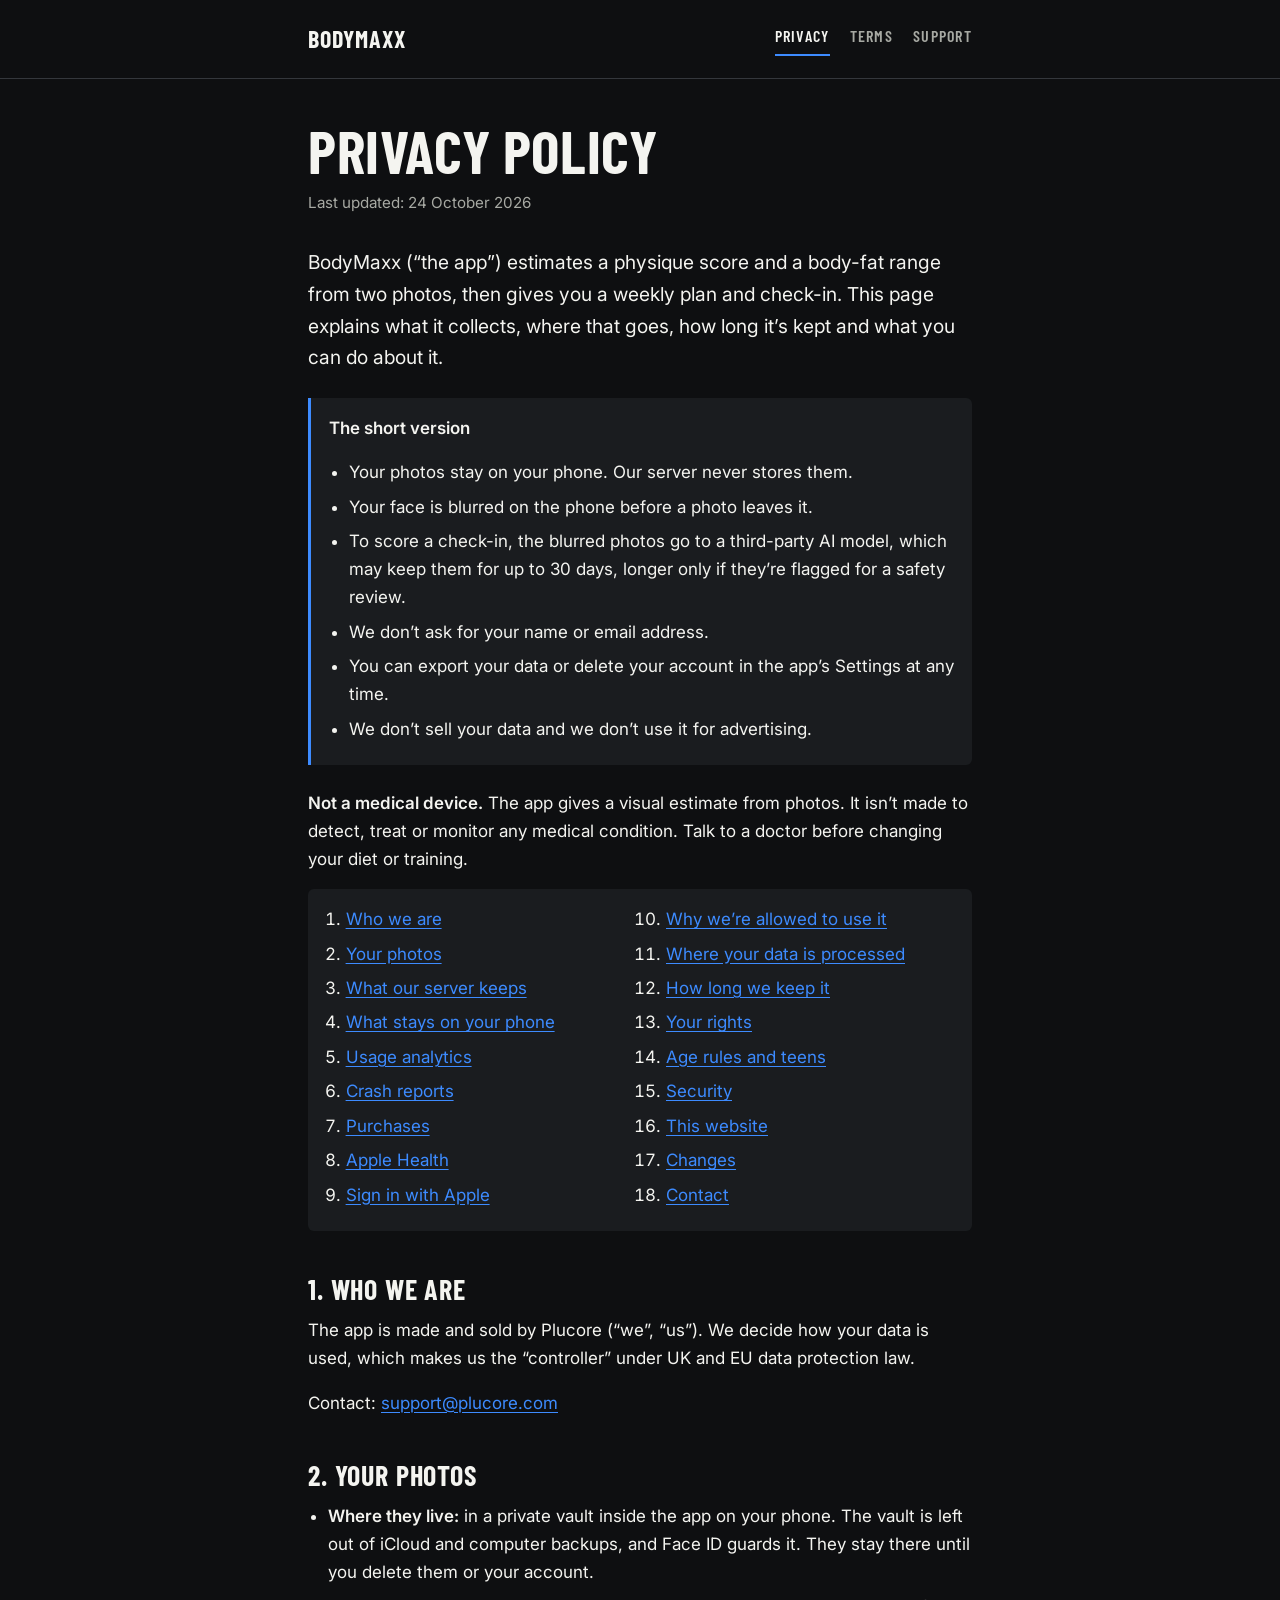
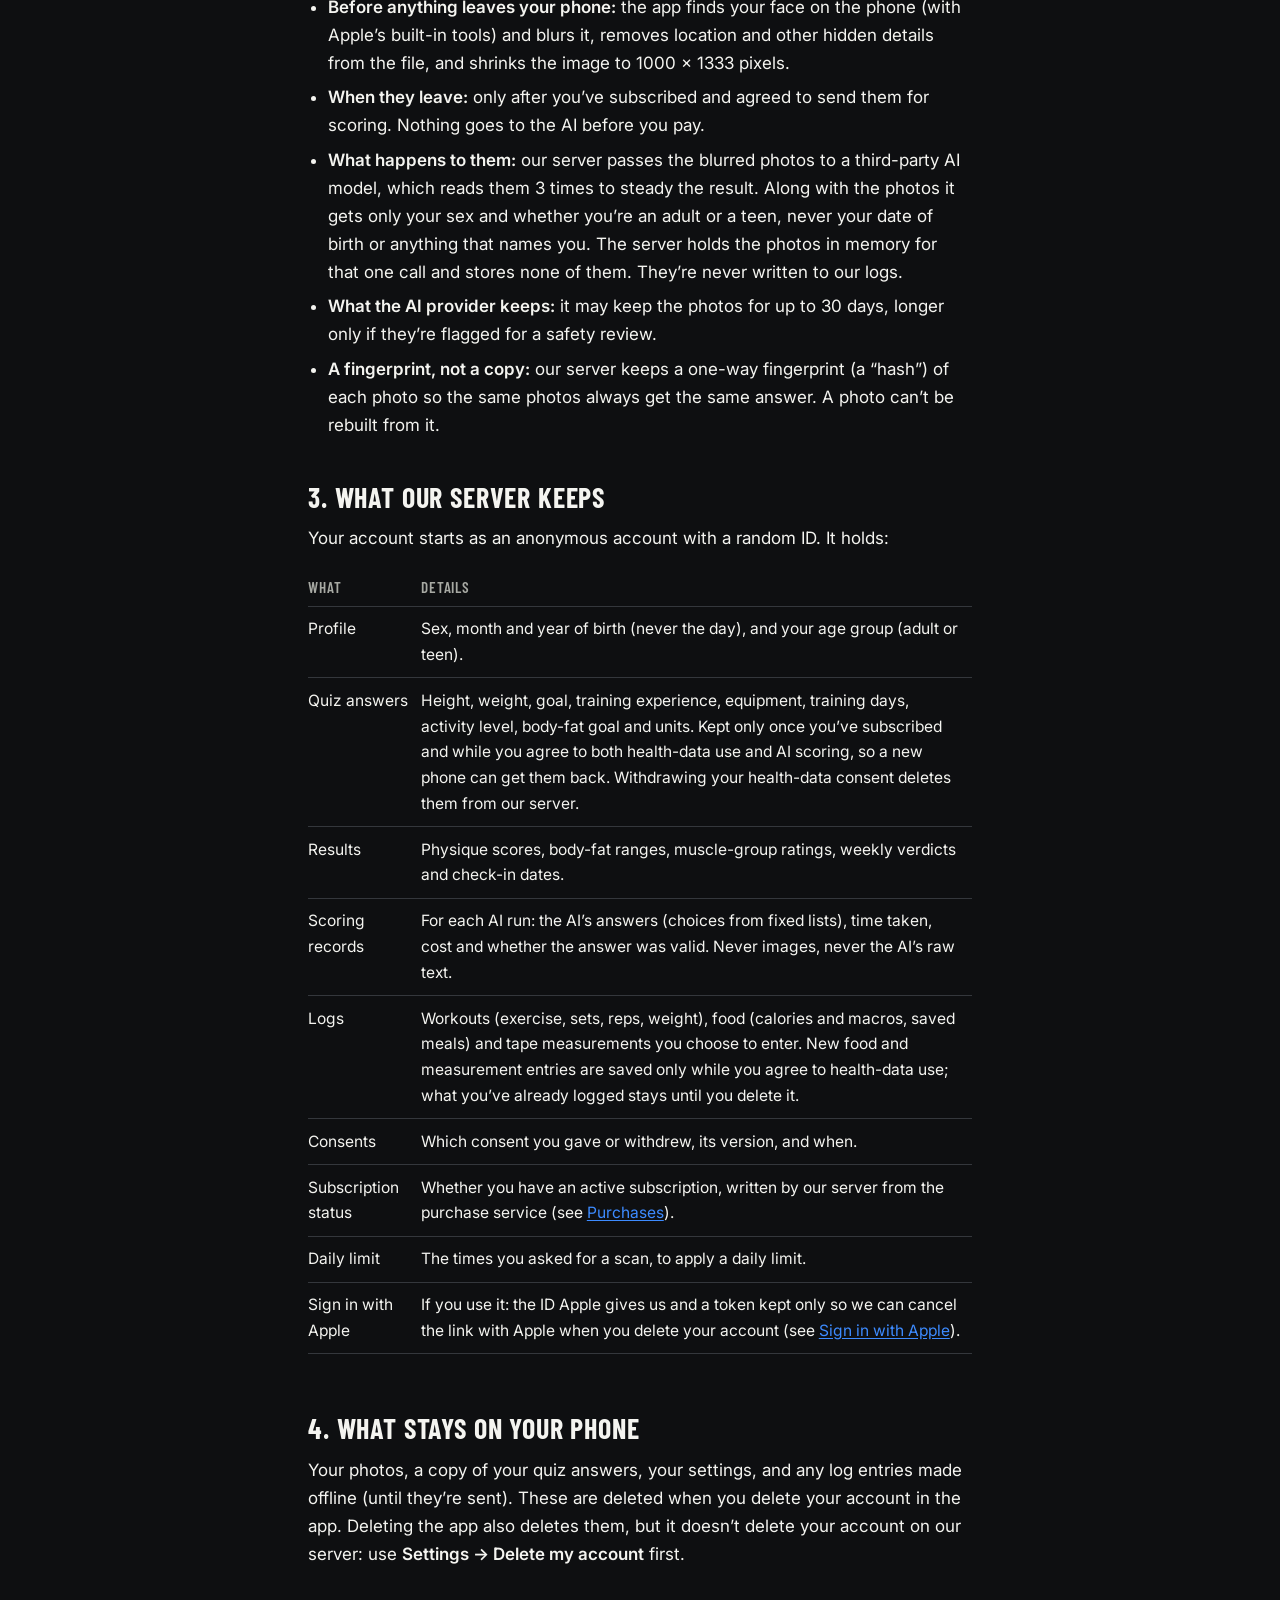
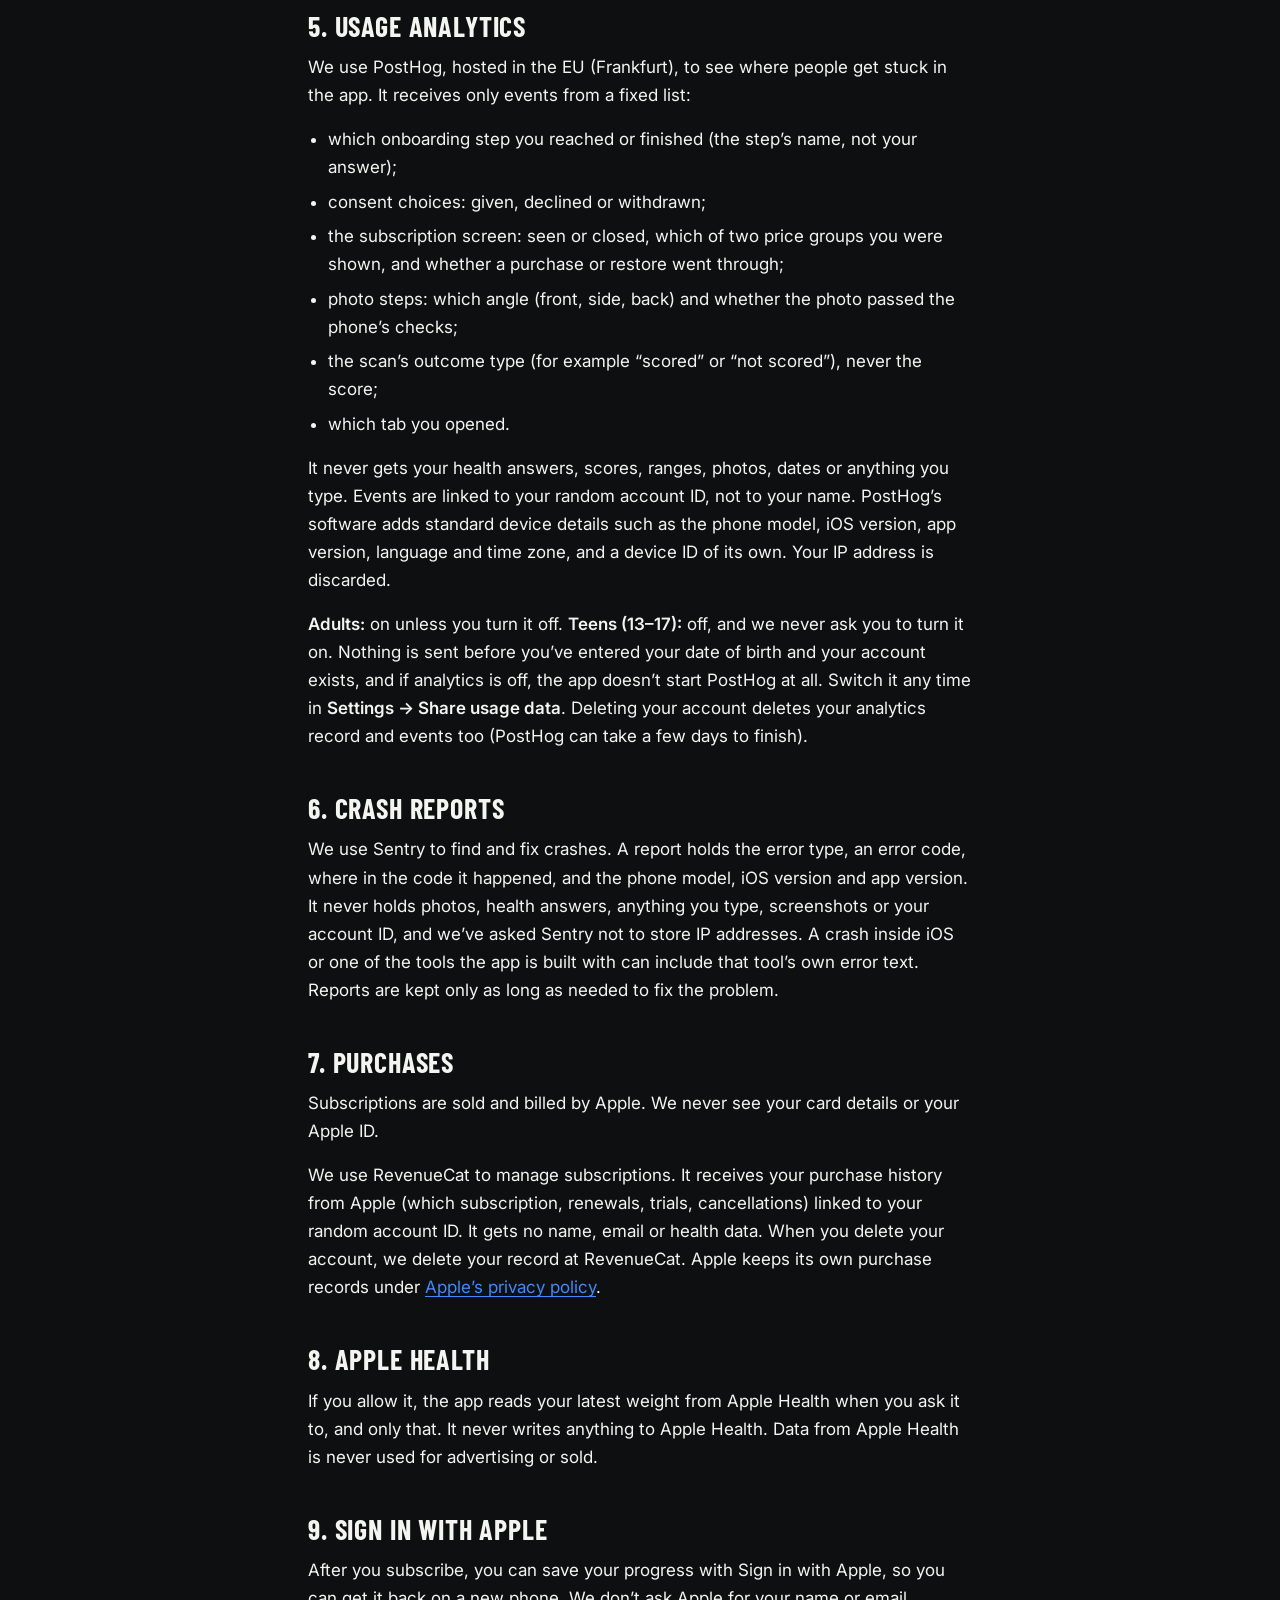
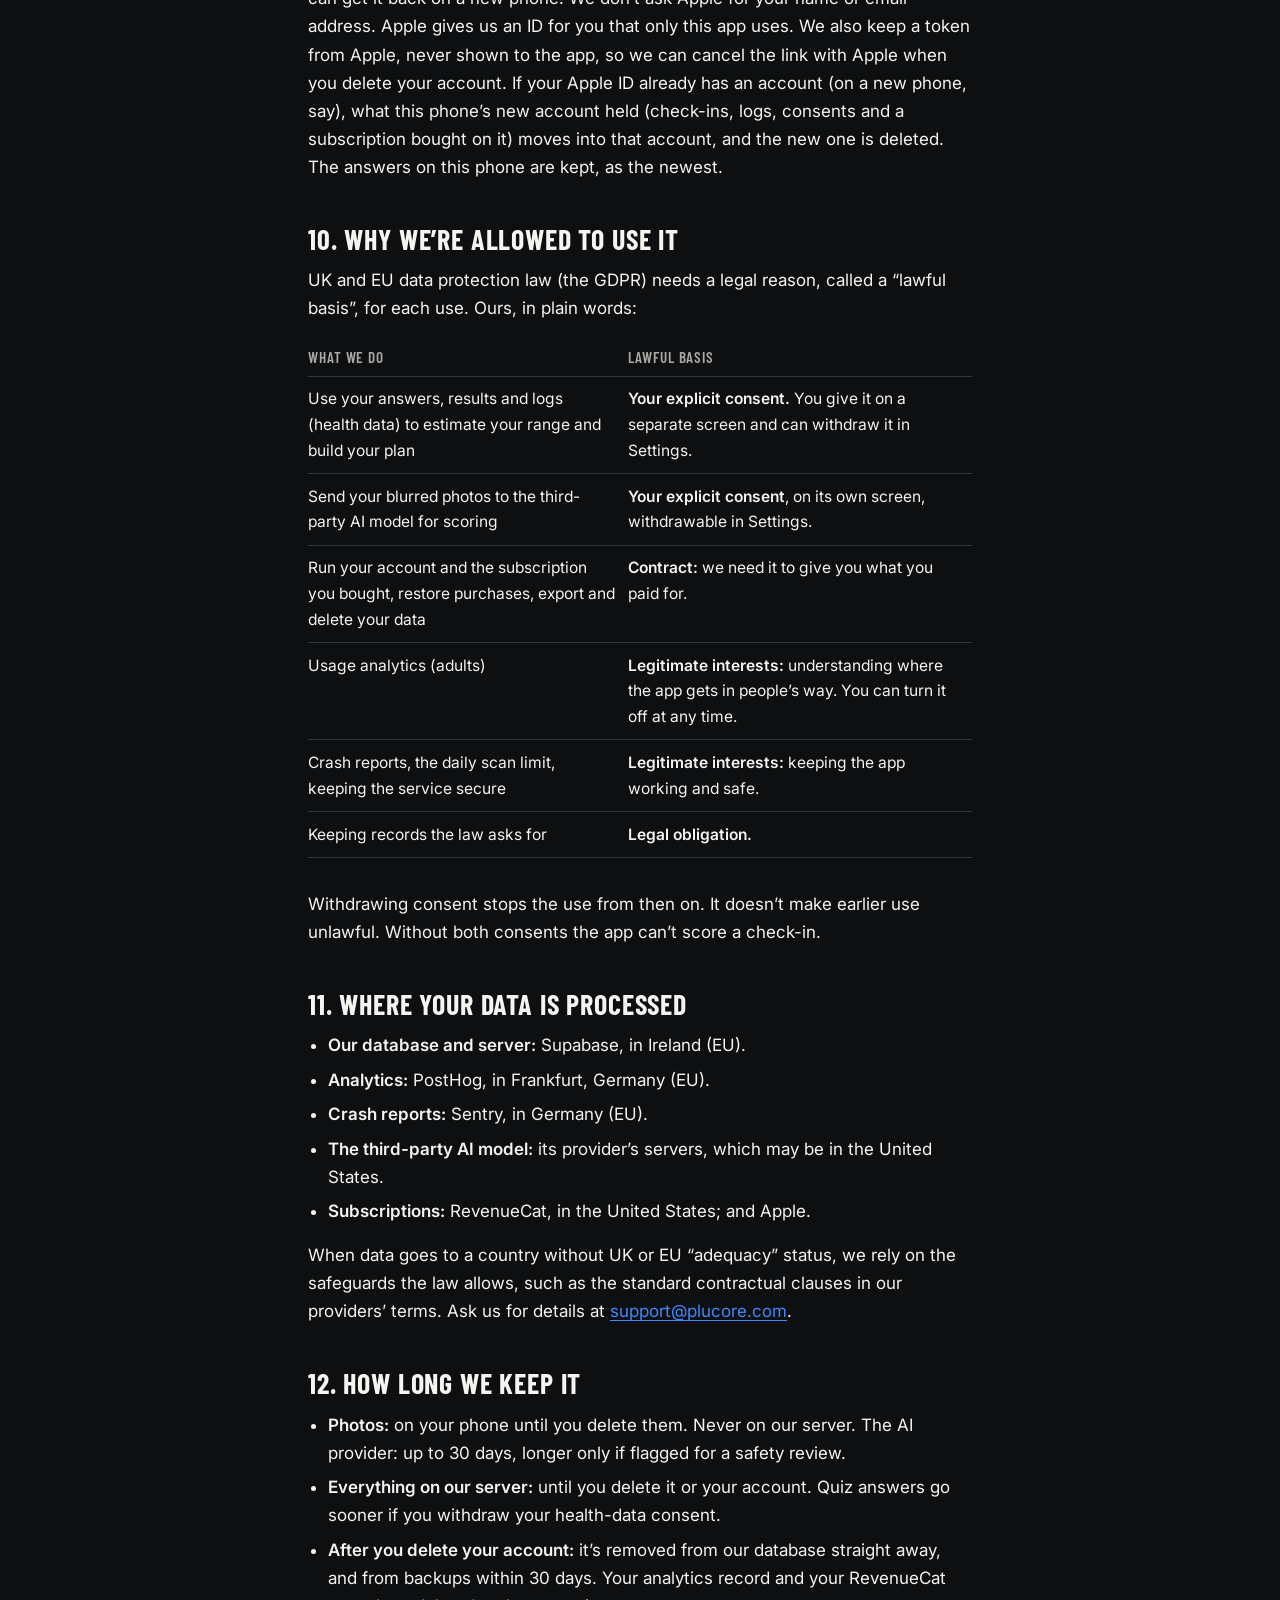
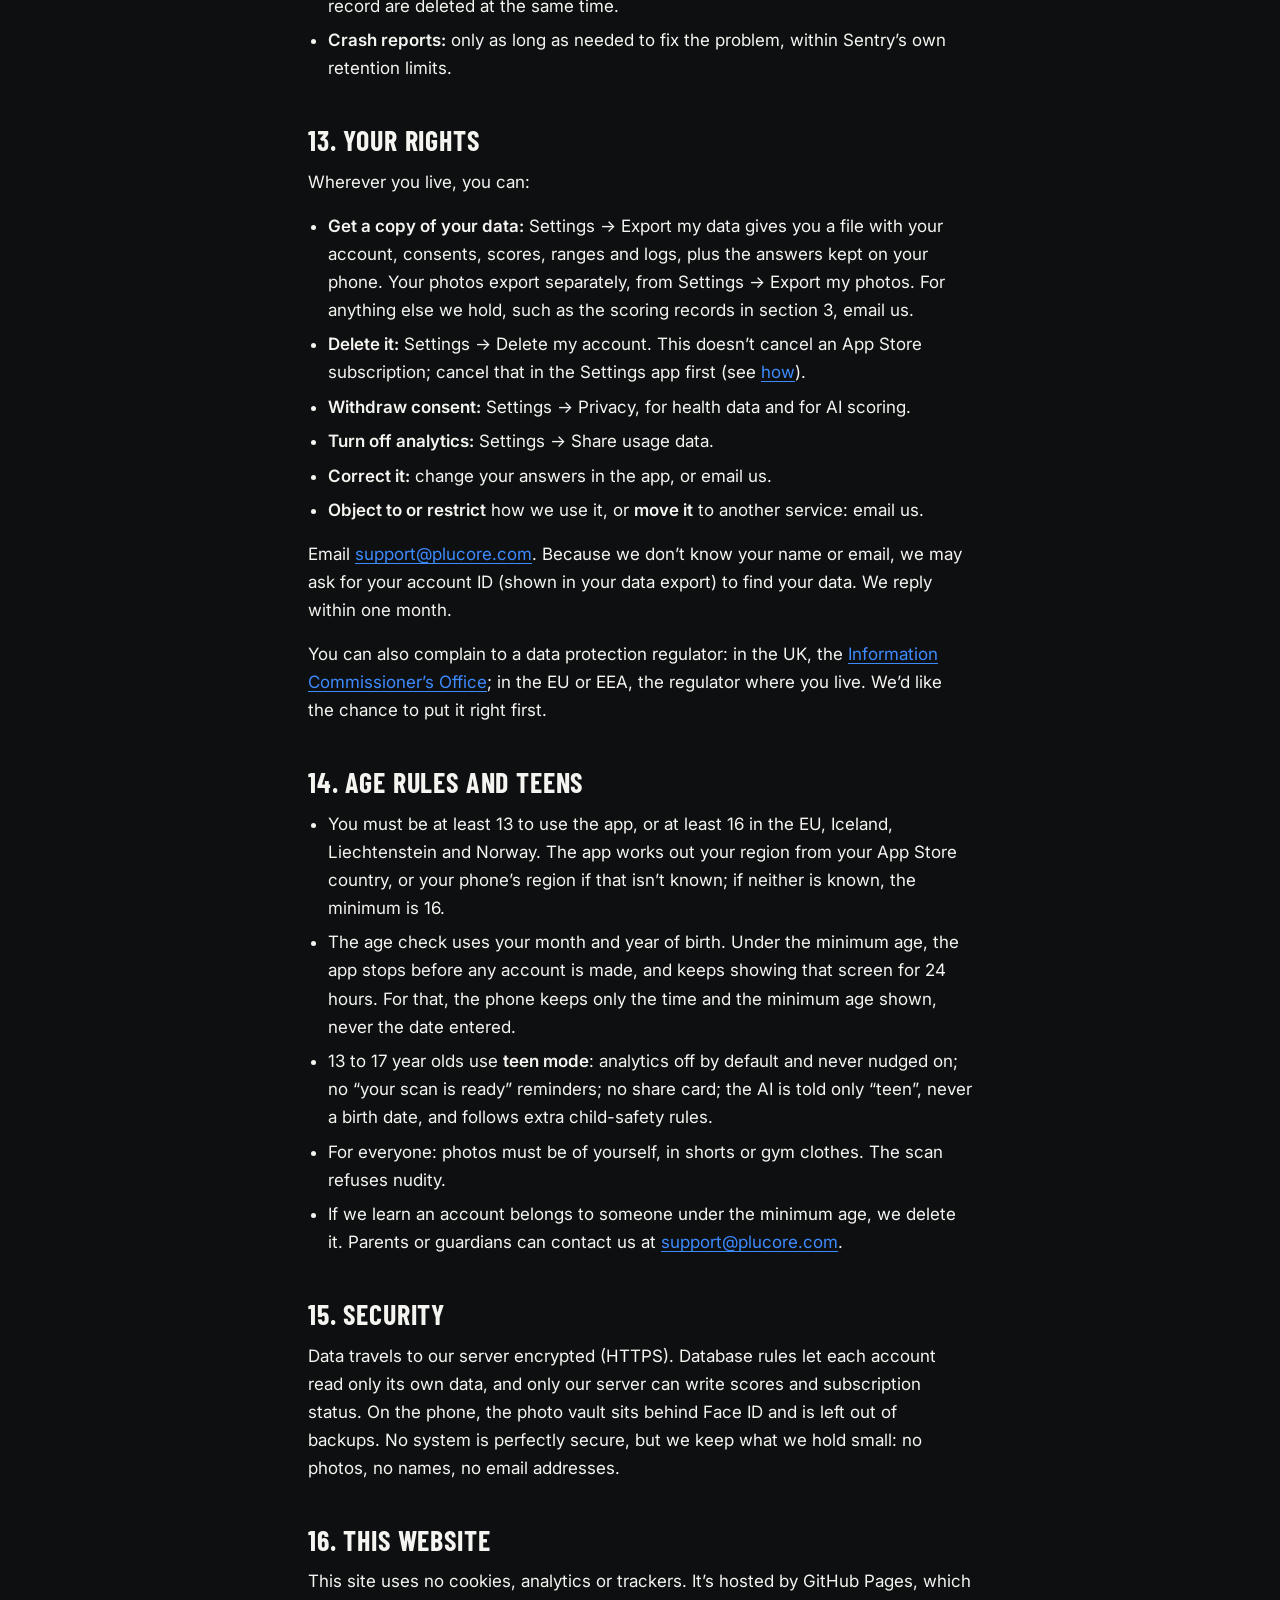
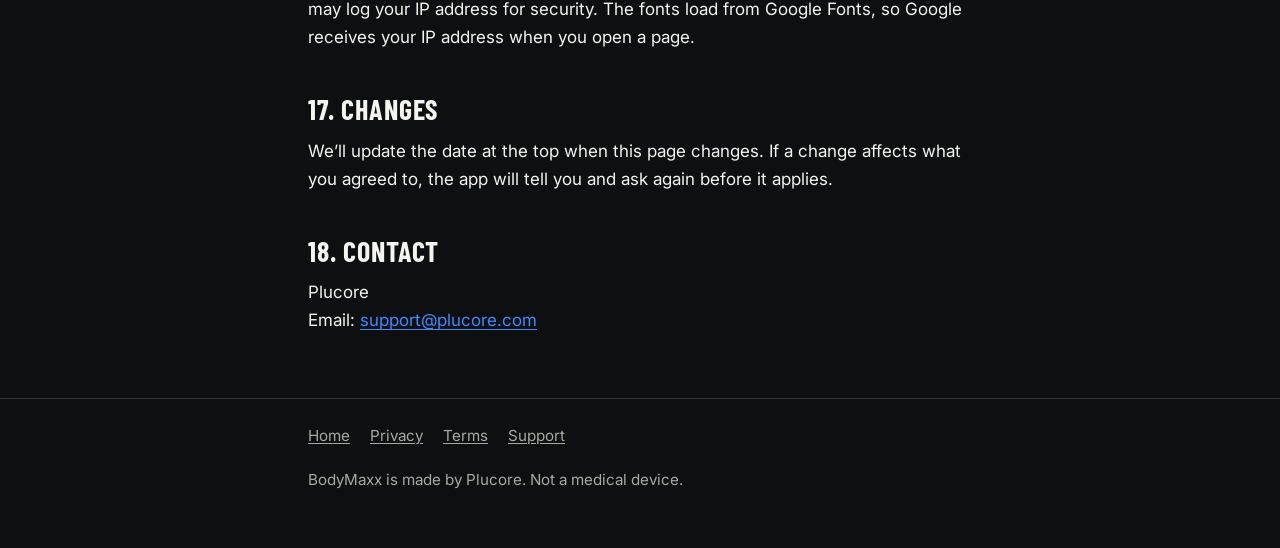
==== commit 84385be3: "Privacy: match the app after its code review fixes (analytics start, crash reports, Apple account me" ====
--- a/privacy.html
+++ b/privacy.html
@@ -26,7 +26,7 @@
 
 <main><div class="wrap">
 <h1>Privacy policy</h1>
-<p class="updated">Last updated: 23 October 2026</p>
+<p class="updated">Last updated: 24 October 2026</p>
 
 <p class="lede"><span class="app"></span> (“the app”) estimates a physique score and a body-fat range from two photos, then gives you a weekly plan and check-in. This page explains what it collects, where that goes, how long it’s kept and what you can do about it.</p>
 
@@ -109,11 +109,11 @@
   <li>the scan’s outcome type (for example “scored” or “not scored”), never the score;</li>
   <li>which tab you opened.</li>
 </ul>
-<p>It never gets your health answers, scores, ranges, photos, dates or anything you type. Events are linked to your random account ID, not to your name. PostHog’s software adds standard device details such as the phone model, iOS version and app version. Your IP address is discarded.</p>
-<p><strong>Adults:</strong> on unless you turn it off<!-- ANALYTICS_DEFAULT_ON_ADULT = true -->. <strong>Teens (13–17):</strong> off, and we never ask you to turn it on<!-- ANALYTICS_DEFAULT_ON_TEEN = false -->. Nothing is sent before you’ve entered your date of birth. Switch it any time in <strong>Settings → Share usage data</strong>. Deleting your account deletes your analytics record and events too (PostHog can take a few days to finish).</p>
+<p>It never gets your health answers, scores, ranges, photos, dates or anything you type. Events are linked to your random account ID, not to your name. PostHog’s software adds standard device details such as the phone model, iOS version, app version, language and time zone, and a device ID of its own. Your IP address is discarded.</p>
+<p><strong>Adults:</strong> on unless you turn it off<!-- ANALYTICS_DEFAULT_ON_ADULT = true -->. <strong>Teens (13–17):</strong> off, and we never ask you to turn it on<!-- ANALYTICS_DEFAULT_ON_TEEN = false -->. Nothing is sent before you’ve entered your date of birth and your account exists, and if analytics is off, the app doesn’t start PostHog at all. Switch it any time in <strong>Settings → Share usage data</strong>. Deleting your account deletes your analytics record and events too (PostHog can take a few days to finish).</p>
 
 <h2 id="crashes">6. Crash reports</h2>
-<p>We use Sentry to find and fix crashes. A report holds the error type, an error code, where in the code it happened, and the phone model, iOS version and app version. It never holds photos, health answers, error messages, screenshots or your account ID, and we’ve asked Sentry not to store IP addresses. Reports are kept only as long as needed to fix the problem.</p>
+<p>We use Sentry to find and fix crashes. A report holds the error type, an error code, where in the code it happened, and the phone model, iOS version and app version. It never holds photos, health answers, anything you type, screenshots or your account ID, and we’ve asked Sentry not to store IP addresses. A crash inside iOS or one of the tools the app is built with can include that tool’s own error text. Reports are kept only as long as needed to fix the problem.</p>
 
 <h2 id="purchases">7. Purchases</h2>
 <p>Subscriptions are sold and billed by Apple. We never see your card details or your Apple ID.</p>
@@ -123,7 +123,7 @@
 <p>If you allow it, the app reads your latest weight from Apple Health when you ask it to, and only that. It never writes anything to Apple Health. Data from Apple Health is never used for advertising or sold.</p>
 
 <h2 id="apple">9. Sign in with Apple</h2>
-<p>After you subscribe, you can save your progress with Sign in with Apple, so you can get it back on a new phone. We don’t ask Apple for your name or email address. Apple gives us an ID for you that only this app uses. We also keep a token from Apple, never shown to the app, so we can cancel the link with Apple when you delete your account.</p>
+<p>After you subscribe, you can save your progress with Sign in with Apple, so you can get it back on a new phone. We don’t ask Apple for your name or email address. Apple gives us an ID for you that only this app uses. We also keep a token from Apple, never shown to the app, so we can cancel the link with Apple when you delete your account. If your Apple ID already has an account (on a new phone, say), what this phone’s new account held (check-ins, logs, consents and a subscription bought on it) moves into that account, and the new one is deleted. The answers on this phone are kept, as the newest.</p>
 
 <h2 id="bases">10. Why we’re allowed to use it</h2>
 <p>UK and EU data protection law (the GDPR) needs a legal reason, called a “lawful basis”, for each use. Ours, in plain words:</p>
@@ -161,7 +161,7 @@
 <h2 id="rights">13. Your rights</h2>
 <p>Wherever you live, you can:</p>
 <ul>
-  <li><strong>Get a copy of your data:</strong> Settings → Export my data gives you a file with your account, consents, scores, ranges and logs, plus the answers kept on your phone. Your photos export separately, from Settings → Your photos. For anything else we hold, such as the scoring records in section 3, email us.</li>
+  <li><strong>Get a copy of your data:</strong> Settings → Export my data gives you a file with your account, consents, scores, ranges and logs, plus the answers kept on your phone. Your photos export separately, from Settings → Export my photos. For anything else we hold, such as the scoring records in section 3, email us.</li>
   <li><strong>Delete it:</strong> Settings → Delete my account. This doesn’t cancel an App Store subscription; cancel that in the Settings app first (see <a href="support.html#cancel">how</a>).</li>
   <li><strong>Withdraw consent:</strong> Settings → Privacy, for health data and for AI scoring.</li>
   <li><strong>Turn off analytics:</strong> Settings → Share usage data.</li>
@@ -174,7 +174,7 @@
 <h2 id="age">14. Age rules and teens</h2>
 <ul>
   <li>You must be at least 13<!-- MIN_AGE --> to use the app, or at least 16<!-- MIN_AGE_STRICT --> in the EU, Iceland, Liechtenstein and Norway<!-- MIN_AGE_STRICT_REGIONS -->. The app works out your region from your App Store country, or your phone’s region if that isn’t known; if neither is known, the minimum is 16.</li>
-  <li>The age check uses your month and year of birth. Under the minimum age, the app stops before any account is made.</li>
+  <li>The age check uses your month and year of birth. Under the minimum age, the app stops before any account is made, and keeps showing that screen for 24 hours<!-- AGE_BLOCK_COOLDOWN_H -->. For that, the phone keeps only the time and the minimum age shown, never the date entered.</li>
   <li>13 to 17<!-- MIN_AGE to ADULT_AGE − 1 --> year olds use <strong>teen mode</strong>: analytics off by default and never nudged on; no “your scan is ready” reminders; no share card; the AI is told only “teen”, never a birth date, and follows extra child-safety rules.</li>
   <li>For everyone: photos must be of yourself, in shorts or gym clothes. The scan refuses nudity.</li>
   <li>If we learn an account belongs to someone under the minimum age, we delete it. Parents or guardians can contact us at <a href="mailto:support@plucore.com">support@plucore.com</a>.</li>
